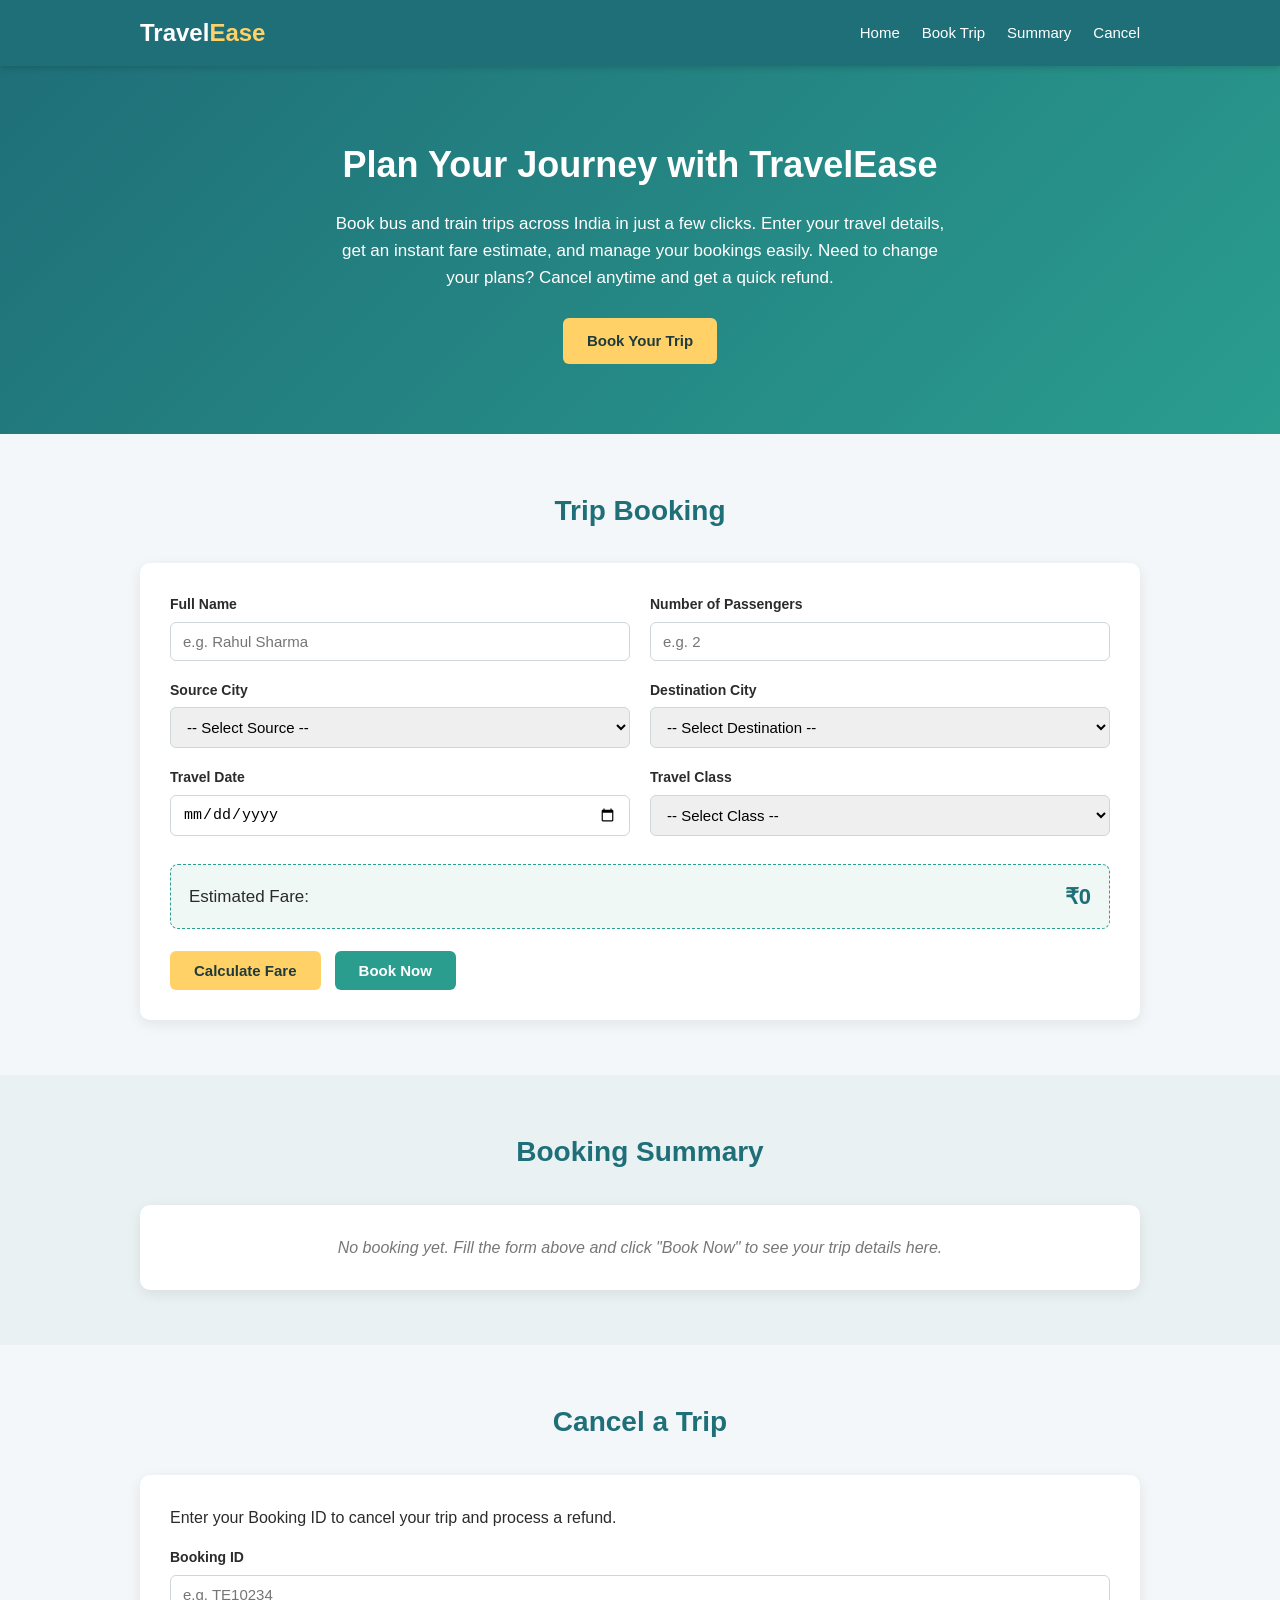
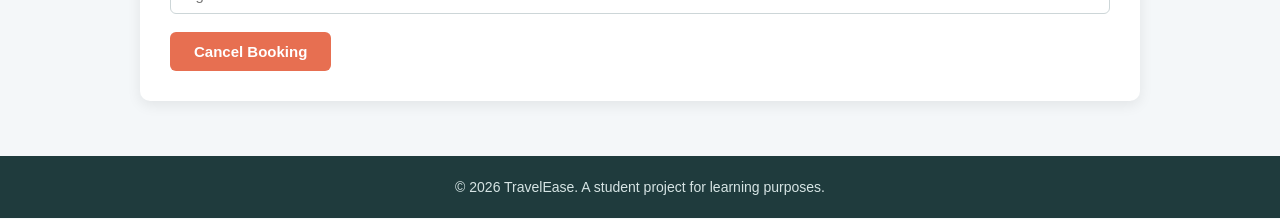
==== index.html @ ce80542a "Add Trip Booking, Cancellation & Fare Calculator web app Frontend-only app built with HTML, CSS and " ====
<!DOCTYPE html>
<html lang="en">
<head>
  <meta charset="UTF-8" />
  <meta name="viewport" content="width=device-width, initial-scale=1.0" />
  <title>TravelEase - Trip Booking & Fare Calculator</title>
  <link rel="stylesheet" href="style.css" />
</head>
<body>

  <!-- ===== Header & Navigation ===== -->
  <header class="header">
    <div class="container nav-bar">
      <div class="logo">Travel<span>Ease</span></div>
      <nav>
        <ul class="nav-links">
          <li><a href="#home">Home</a></li>
          <li><a href="#booking">Book Trip</a></li>
          <li><a href="#summary">Summary</a></li>
          <li><a href="#cancel">Cancel</a></li>
        </ul>
      </nav>
    </div>
  </header>

  <!-- ===== Welcome / Intro Section ===== -->
  <section id="home" class="welcome">
    <div class="container">
      <h1>Plan Your Journey with TravelEase</h1>
      <p>
        Book bus and train trips across India in just a few clicks. Enter your
        travel details, get an instant fare estimate, and manage your bookings
        easily. Need to change your plans? Cancel anytime and get a quick refund.
      </p>
      <a href="#booking" class="btn">Book Your Trip</a>
    </div>
  </section>

  <!-- ===== Trip Booking Form ===== -->
  <section id="booking" class="section">
    <div class="container">
      <h2 class="section-title">Trip Booking</h2>
      <div class="card">
        <form id="bookingForm">
          <div class="form-row">
            <div class="form-group">
              <label for="name">Full Name</label>
              <input type="text" id="name" placeholder="e.g. Rahul Sharma" />
            </div>
            <div class="form-group">
              <label for="passengers">Number of Passengers</label>
              <input type="number" id="passengers" min="1" max="10" placeholder="e.g. 2" />
            </div>
          </div>

          <div class="form-row">
            <div class="form-group">
              <label for="source">Source City</label>
              <select id="source">
                <option value="">-- Select Source --</option>
                <option value="Delhi">Delhi</option>
                <option value="Mumbai">Mumbai</option>
                <option value="Bangalore">Bangalore</option>
                <option value="Kolkata">Kolkata</option>
                <option value="Chennai">Chennai</option>
                <option value="Jaipur">Jaipur</option>
              </select>
            </div>
            <div class="form-group">
              <label for="destination">Destination City</label>
              <select id="destination">
                <option value="">-- Select Destination --</option>
                <option value="Delhi">Delhi</option>
                <option value="Mumbai">Mumbai</option>
                <option value="Bangalore">Bangalore</option>
                <option value="Kolkata">Kolkata</option>
                <option value="Chennai">Chennai</option>
                <option value="Jaipur">Jaipur</option>
              </select>
            </div>
          </div>

          <div class="form-row">
            <div class="form-group">
              <label for="date">Travel Date</label>
              <input type="date" id="date" />
            </div>
            <div class="form-group">
              <label for="travelClass">Travel Class</label>
              <select id="travelClass">
                <option value="">-- Select Class --</option>
                <option value="economy">Economy</option>
                <option value="business">Business</option>
                <option value="luxury">Luxury</option>
              </select>
            </div>
          </div>

          <!-- Live fare estimate -->
          <div class="fare-box">
            <span>Estimated Fare:</span>
            <strong id="fareEstimate">₹0</strong>
          </div>

          <div class="btn-group">
            <button type="button" class="btn" id="calcBtn">Calculate Fare</button>
            <button type="submit" class="btn btn-primary">Book Now</button>
          </div>
        </form>
      </div>
    </div>
  </section>

  <!-- ===== Booking Summary ===== -->
  <section id="summary" class="section section-alt">
    <div class="container">
      <h2 class="section-title">Booking Summary</h2>
      <div class="card summary-card" id="summaryCard">
        <p class="empty-note" id="emptyNote">
          No booking yet. Fill the form above and click "Book Now" to see your
          trip details here.
        </p>

        <div id="summaryDetails" class="hidden">
          <div class="summary-row"><span>Booking ID</span><b id="sBookingId"></b></div>
          <div class="summary-row"><span>Passenger Name</span><b id="sName"></b></div>
          <div class="summary-row"><span>Route</span><b id="sRoute"></b></div>
          <div class="summary-row"><span>Travel Date</span><b id="sDate"></b></div>
          <div class="summary-row"><span>Passengers</span><b id="sPassengers"></b></div>
          <div class="summary-row"><span>Class</span><b id="sClass"></b></div>
          <div class="summary-row total"><span>Total Fare</span><b id="sFare"></b></div>
        </div>
      </div>
    </div>
  </section>

  <!-- ===== Trip Cancellation ===== -->
  <section id="cancel" class="section">
    <div class="container">
      <h2 class="section-title">Cancel a Trip</h2>
      <div class="card cancel-card">
        <p>Enter your Booking ID to cancel your trip and process a refund.</p>
        <div class="form-group">
          <label for="cancelId">Booking ID</label>
          <input type="text" id="cancelId" placeholder="e.g. TE10234" />
        </div>
        <button type="button" class="btn btn-danger" id="cancelBtn">Cancel Booking</button>
        <p class="refund-msg hidden" id="refundMsg"></p>
      </div>
    </div>
  </section>

  <!-- ===== Footer ===== -->
  <footer class="footer">
    <div class="container">
      <p>&copy; 2026 TravelEase. A student project for learning purposes.</p>
    </div>
  </footer>

  <script src="script.js"></script>
</body>
</html>
---- style.css ----
/* ===== Global Reset & Base Styles ===== */
* {
  margin: 0;
  padding: 0;
  box-sizing: border-box;
}

body {
  font-family: "Segoe UI", Arial, sans-serif;
  color: #2b2b2b;
  background-color: #f4f7f9;
  line-height: 1.6;
}

.container {
  width: 90%;
  max-width: 1000px;
  margin: 0 auto;
}

a {
  text-decoration: none;
  color: inherit;
}

.hidden {
  display: none;
}

/* ===== Header & Navigation ===== */
.header {
  background-color: #1f6f78;
  color: #fff;
  padding: 14px 0;
  position: sticky;
  top: 0;
  z-index: 100;
  box-shadow: 0 2px 6px rgba(0, 0, 0, 0.15);
}

.nav-bar {
  display: flex;
  justify-content: space-between;
  align-items: center;
}

.logo {
  font-size: 24px;
  font-weight: bold;
}

.logo span {
  color: #ffd166;
}

.nav-links {
  list-style: none;
  display: flex;
  gap: 22px;
}

.nav-links a {
  font-size: 15px;
  padding-bottom: 3px;
  transition: color 0.25s, border-bottom 0.25s;
  border-bottom: 2px solid transparent;
}

.nav-links a:hover {
  color: #ffd166;
  border-bottom: 2px solid #ffd166;
}

/* ===== Welcome Section ===== */
.welcome {
  background: linear-gradient(135deg, #1f6f78, #2a9d8f);
  color: #fff;
  text-align: center;
  padding: 70px 0;
}

.welcome h1 {
  font-size: 36px;
  margin-bottom: 16px;
}

.welcome p {
  max-width: 620px;
  margin: 0 auto 26px;
  font-size: 17px;
}

/* ===== Buttons ===== */
.btn {
  display: inline-block;
  background-color: #ffd166;
  color: #1f3b3d;
  border: none;
  padding: 11px 24px;
  border-radius: 6px;
  font-size: 15px;
  font-weight: 600;
  cursor: pointer;
  transition: transform 0.2s, background-color 0.25s, box-shadow 0.25s;
}

.btn:hover {
  background-color: #ffc233;
  transform: translateY(-2px);
  box-shadow: 0 4px 10px rgba(0, 0, 0, 0.2);
}

.btn-primary {
  background-color: #2a9d8f;
  color: #fff;
}

.btn-primary:hover {
  background-color: #21867a;
}

.btn-danger {
  background-color: #e76f51;
  color: #fff;
}

.btn-danger:hover {
  background-color: #d75a3c;
}

.btn-group {
  display: flex;
  gap: 14px;
  flex-wrap: wrap;
}

/* ===== Sections ===== */
.section {
  padding: 55px 0;
}

.section-alt {
  background-color: #e9f1f2;
}

.section-title {
  text-align: center;
  font-size: 28px;
  color: #1f6f78;
  margin-bottom: 30px;
}

/* ===== Cards ===== */
.card {
  background-color: #fff;
  border-radius: 10px;
  padding: 30px;
  box-shadow: 0 4px 14px rgba(0, 0, 0, 0.08);
}

/* ===== Forms ===== */
.form-row {
  display: flex;
  gap: 20px;
  flex-wrap: wrap;
}

.form-group {
  flex: 1;
  min-width: 220px;
  margin-bottom: 18px;
}

.form-group label {
  display: block;
  margin-bottom: 6px;
  font-weight: 600;
  font-size: 14px;
}

.form-group input,
.form-group select {
  width: 100%;
  padding: 10px 12px;
  border: 1px solid #cdd6d8;
  border-radius: 6px;
  font-size: 15px;
  transition: border-color 0.25s, box-shadow 0.25s;
}

.form-group input:focus,
.form-group select:focus {
  outline: none;
  border-color: #2a9d8f;
  box-shadow: 0 0 0 3px rgba(42, 157, 143, 0.15);
}

/* ===== Fare Box ===== */
.fare-box {
  display: flex;
  justify-content: space-between;
  align-items: center;
  background-color: #f0f8f6;
  border: 1px dashed #2a9d8f;
  padding: 14px 18px;
  border-radius: 8px;
  margin: 10px 0 22px;
  font-size: 17px;
}

.fare-box strong {
  color: #1f6f78;
  font-size: 22px;
}

/* ===== Booking Summary ===== */
.empty-note {
  text-align: center;
  color: #777;
  font-style: italic;
}

.summary-row {
  display: flex;
  justify-content: space-between;
  padding: 11px 4px;
  border-bottom: 1px solid #eee;
}

.summary-row span {
  color: #555;
}

.summary-row.total {
  border-bottom: none;
  font-size: 18px;
  margin-top: 8px;
  color: #1f6f78;
}

.summary-row.total b {
  color: #e76f51;
}

/* ===== Cancellation ===== */
.cancel-card p {
  margin-bottom: 16px;
}

.refund-msg {
  margin-top: 18px;
  padding: 14px;
  background-color: #e7f6ef;
  border-left: 4px solid #2a9d8f;
  border-radius: 6px;
  color: #1f6f5b;
  font-weight: 600;
}

/* ===== Footer ===== */
.footer {
  background-color: #1f3b3d;
  color: #d6e4e4;
  text-align: center;
  padding: 20px 0;
  font-size: 14px;
}

/* ===== Responsive Design ===== */
@media (max-width: 600px) {
  .nav-bar {
    flex-direction: column;
    gap: 12px;
  }

  .nav-links {
    gap: 14px;
  }

  .welcome h1 {
    font-size: 28px;
  }

  .form-row {
    flex-direction: column;
    gap: 0;
  }

  .btn-group {
    flex-direction: column;
  }

  .btn {
    width: 100%;
    text-align: center;
  }
}
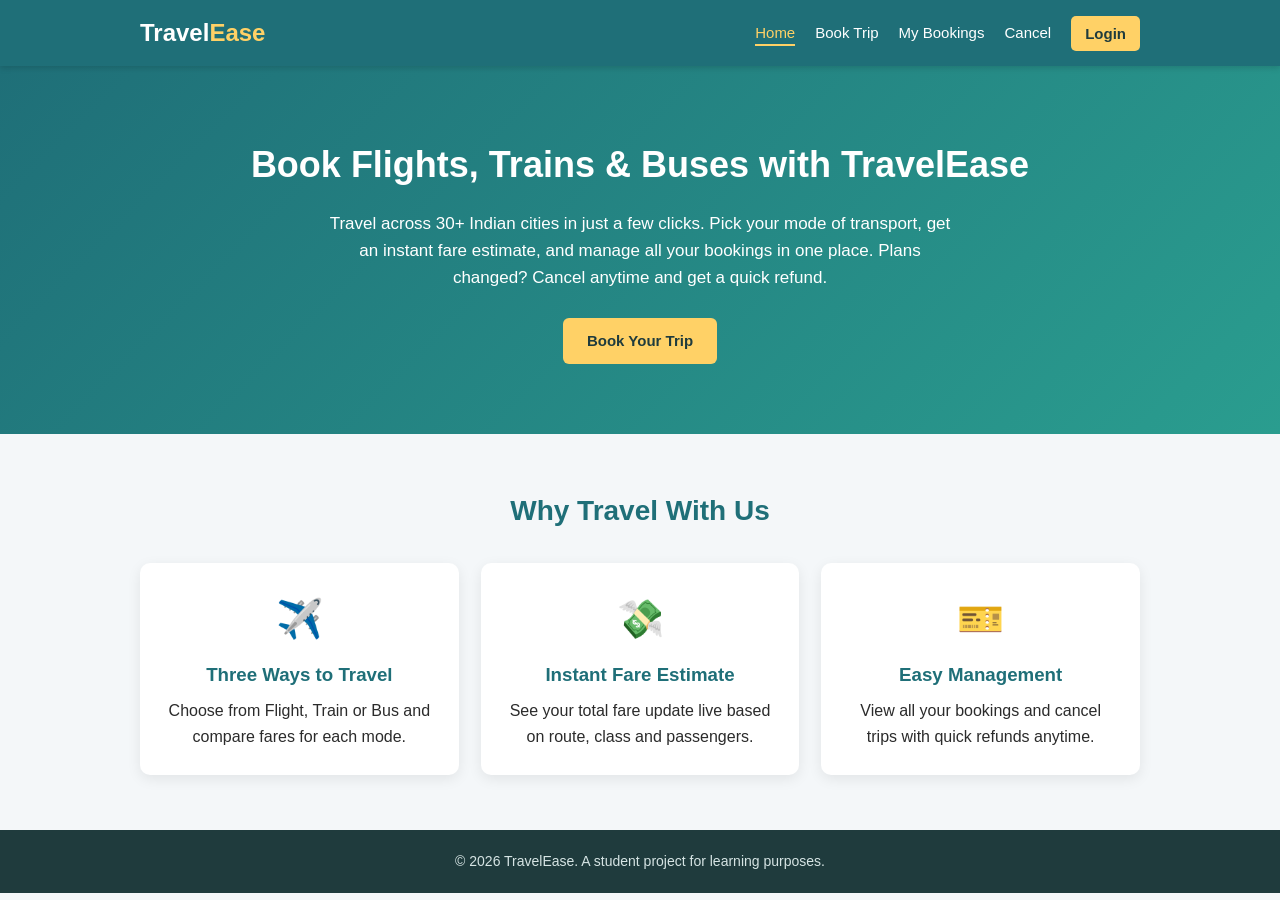
==== commit d1d2830c: "Convert to multipage app with login, 3 transport modes and more cities - Split into separate pages: " ====
--- a/index.html
+++ b/index.html
@@ -3,7 +3,7 @@
 <head>
   <meta charset="UTF-8" />
   <meta name="viewport" content="width=device-width, initial-scale=1.0" />
-  <title>TravelEase - Trip Booking & Fare Calculator</title>
+  <title>TravelEase - Home</title>
   <link rel="stylesheet" href="style.css" />
 </head>
 <body>
@@ -14,138 +14,49 @@
       <div class="logo">Travel<span>Ease</span></div>
       <nav>
         <ul class="nav-links">
-          <li><a href="#home">Home</a></li>
-          <li><a href="#booking">Book Trip</a></li>
-          <li><a href="#summary">Summary</a></li>
-          <li><a href="#cancel">Cancel</a></li>
+          <li><a href="index.html" class="active">Home</a></li>
+          <li><a href="booking.html">Book Trip</a></li>
+          <li><a href="bookings.html">My Bookings</a></li>
+          <li><a href="cancel.html">Cancel</a></li>
+          <li id="authArea"></li>
         </ul>
       </nav>
     </div>
   </header>
 
   <!-- ===== Welcome / Intro Section ===== -->
-  <section id="home" class="welcome">
+  <section class="welcome">
     <div class="container">
-      <h1>Plan Your Journey with TravelEase</h1>
+      <h1>Book Flights, Trains & Buses with TravelEase</h1>
       <p>
-        Book bus and train trips across India in just a few clicks. Enter your
-        travel details, get an instant fare estimate, and manage your bookings
-        easily. Need to change your plans? Cancel anytime and get a quick refund.
+        Travel across 30+ Indian cities in just a few clicks. Pick your mode of
+        transport, get an instant fare estimate, and manage all your bookings in
+        one place. Plans changed? Cancel anytime and get a quick refund.
       </p>
-      <a href="#booking" class="btn">Book Your Trip</a>
+      <a href="booking.html" class="btn">Book Your Trip</a>
     </div>
   </section>
 
-  <!-- ===== Trip Booking Form ===== -->
-  <section id="booking" class="section">
+  <!-- ===== Feature Cards ===== -->
+  <section class="section">
     <div class="container">
-      <h2 class="section-title">Trip Booking</h2>
-      <div class="card">
-        <form id="bookingForm">
-          <div class="form-row">
-            <div class="form-group">
-              <label for="name">Full Name</label>
-              <input type="text" id="name" placeholder="e.g. Rahul Sharma" />
-            </div>
-            <div class="form-group">
-              <label for="passengers">Number of Passengers</label>
-              <input type="number" id="passengers" min="1" max="10" placeholder="e.g. 2" />
-            </div>
-          </div>
-
-          <div class="form-row">
-            <div class="form-group">
-              <label for="source">Source City</label>
-              <select id="source">
-                <option value="">-- Select Source --</option>
-                <option value="Delhi">Delhi</option>
-                <option value="Mumbai">Mumbai</option>
-                <option value="Bangalore">Bangalore</option>
-                <option value="Kolkata">Kolkata</option>
-                <option value="Chennai">Chennai</option>
-                <option value="Jaipur">Jaipur</option>
-              </select>
-            </div>
-            <div class="form-group">
-              <label for="destination">Destination City</label>
-              <select id="destination">
-                <option value="">-- Select Destination --</option>
-                <option value="Delhi">Delhi</option>
-                <option value="Mumbai">Mumbai</option>
-                <option value="Bangalore">Bangalore</option>
-                <option value="Kolkata">Kolkata</option>
-                <option value="Chennai">Chennai</option>
-                <option value="Jaipur">Jaipur</option>
-              </select>
-            </div>
-          </div>
-
-          <div class="form-row">
-            <div class="form-group">
-              <label for="date">Travel Date</label>
-              <input type="date" id="date" />
-            </div>
-            <div class="form-group">
-              <label for="travelClass">Travel Class</label>
-              <select id="travelClass">
-                <option value="">-- Select Class --</option>
-                <option value="economy">Economy</option>
-                <option value="business">Business</option>
-                <option value="luxury">Luxury</option>
-              </select>
-            </div>
-          </div>
-
-          <!-- Live fare estimate -->
-          <div class="fare-box">
-            <span>Estimated Fare:</span>
-            <strong id="fareEstimate">₹0</strong>
-          </div>
-
-          <div class="btn-group">
-            <button type="button" class="btn" id="calcBtn">Calculate Fare</button>
-            <button type="submit" class="btn btn-primary">Book Now</button>
-          </div>
-        </form>
-      </div>
-    </div>
-  </section>
-
-  <!-- ===== Booking Summary ===== -->
-  <section id="summary" class="section section-alt">
-    <div class="container">
-      <h2 class="section-title">Booking Summary</h2>
-      <div class="card summary-card" id="summaryCard">
-        <p class="empty-note" id="emptyNote">
-          No booking yet. Fill the form above and click "Book Now" to see your
-          trip details here.
-        </p>
-
-        <div id="summaryDetails" class="hidden">
-          <div class="summary-row"><span>Booking ID</span><b id="sBookingId"></b></div>
-          <div class="summary-row"><span>Passenger Name</span><b id="sName"></b></div>
-          <div class="summary-row"><span>Route</span><b id="sRoute"></b></div>
-          <div class="summary-row"><span>Travel Date</span><b id="sDate"></b></div>
-          <div class="summary-row"><span>Passengers</span><b id="sPassengers"></b></div>
-          <div class="summary-row"><span>Class</span><b id="sClass"></b></div>
-          <div class="summary-row total"><span>Total Fare</span><b id="sFare"></b></div>
+      <h2 class="section-title">Why Travel With Us</h2>
+      <div class="features">
+        <div class="feature">
+          <div class="icon">✈️</div>
+          <h3>Three Ways to Travel</h3>
+          <p>Choose from Flight, Train or Bus and compare fares for each mode.</p>
         </div>
-      </div>
-    </div>
-  </section>
-
-  <!-- ===== Trip Cancellation ===== -->
-  <section id="cancel" class="section">
-    <div class="container">
-      <h2 class="section-title">Cancel a Trip</h2>
-      <div class="card cancel-card">
-        <p>Enter your Booking ID to cancel your trip and process a refund.</p>
-        <div class="form-group">
-          <label for="cancelId">Booking ID</label>
-          <input type="text" id="cancelId" placeholder="e.g. TE10234" />
+        <div class="feature">
+          <div class="icon">💸</div>
+          <h3>Instant Fare Estimate</h3>
+          <p>See your total fare update live based on route, class and passengers.</p>
         </div>
-        <button type="button" class="btn btn-danger" id="cancelBtn">Cancel Booking</button>
-        <p class="refund-msg hidden" id="refundMsg"></p>
+        <div class="feature">
+          <div class="icon">🎫</div>
+          <h3>Easy Management</h3>
+          <p>View all your bookings and cancel trips with quick refunds anytime.</p>
+        </div>
       </div>
     </div>
   </section>
@@ -157,6 +68,6 @@
     </div>
   </footer>
 
-  <script src="script.js"></script>
+  <script src="auth.js"></script>
 </body>
 </html>
--- a/style.css
+++ b/style.css
@@ -42,6 +42,8 @@
   display: flex;
   justify-content: space-between;
   align-items: center;
+  flex-wrap: wrap;
+  gap: 10px;
 }
 
 .logo {
@@ -56,7 +58,8 @@
 .nav-links {
   list-style: none;
   display: flex;
-  gap: 22px;
+  align-items: center;
+  gap: 20px;
 }
 
 .nav-links a {
@@ -66,9 +69,36 @@
   border-bottom: 2px solid transparent;
 }
 
-.nav-links a:hover {
+.nav-links a:hover,
+.nav-links a.active {
   color: #ffd166;
   border-bottom: 2px solid #ffd166;
+}
+
+.nav-user {
+  font-size: 15px;
+  color: #ffd166;
+  font-weight: 600;
+}
+
+.nav-logout {
+  background-color: #ffd166;
+  color: #1f3b3d;
+  padding: 6px 14px;
+  border-radius: 5px;
+  font-weight: 600;
+  transition: background-color 0.25s;
+}
+
+.nav-logout:hover {
+  background-color: #ffc233;
+  border-bottom: 2px solid transparent;
+}
+
+#authArea {
+  display: flex;
+  align-items: center;
+  gap: 14px;
 }
 
 /* ===== Welcome Section ===== */
@@ -85,9 +115,42 @@
 }
 
 .welcome p {
-  max-width: 620px;
+  max-width: 640px;
   margin: 0 auto 26px;
   font-size: 17px;
+}
+
+/* ===== Feature cards on home page ===== */
+.features {
+  display: flex;
+  gap: 22px;
+  flex-wrap: wrap;
+  justify-content: center;
+}
+
+.feature {
+  flex: 1;
+  min-width: 240px;
+  background-color: #fff;
+  border-radius: 10px;
+  padding: 26px;
+  text-align: center;
+  box-shadow: 0 4px 14px rgba(0, 0, 0, 0.08);
+  transition: transform 0.25s;
+}
+
+.feature:hover {
+  transform: translateY(-5px);
+}
+
+.feature .icon {
+  font-size: 38px;
+  margin-bottom: 10px;
+}
+
+.feature h3 {
+  color: #1f6f78;
+  margin-bottom: 8px;
 }
 
 /* ===== Buttons ===== */
@@ -128,6 +191,11 @@
   background-color: #d75a3c;
 }
 
+.btn-block {
+  width: 100%;
+  text-align: center;
+}
+
 .btn-group {
   display: flex;
   gap: 14px;
@@ -147,6 +215,13 @@
   text-align: center;
   font-size: 28px;
   color: #1f6f78;
+  margin-bottom: 30px;
+}
+
+.section-subtitle {
+  text-align: center;
+  color: #666;
+  margin-top: -18px;
   margin-bottom: 30px;
 }
 
@@ -156,6 +231,11 @@
   border-radius: 10px;
   padding: 30px;
   box-shadow: 0 4px 14px rgba(0, 0, 0, 0.08);
+}
+
+.card-narrow {
+  max-width: 440px;
+  margin: 0 auto;
 }
 
 /* ===== Forms ===== */
@@ -195,6 +275,50 @@
   box-shadow: 0 0 0 3px rgba(42, 157, 143, 0.15);
 }
 
+/* ===== Transport mode selector ===== */
+.mode-selector {
+  display: flex;
+  gap: 14px;
+  margin-bottom: 24px;
+  flex-wrap: wrap;
+}
+
+.mode-option {
+  flex: 1;
+  min-width: 130px;
+}
+
+.mode-option input {
+  display: none;
+}
+
+.mode-option label {
+  display: block;
+  text-align: center;
+  padding: 16px;
+  border: 2px solid #cdd6d8;
+  border-radius: 8px;
+  cursor: pointer;
+  font-weight: 600;
+  transition: all 0.25s;
+}
+
+.mode-option label .mode-icon {
+  display: block;
+  font-size: 28px;
+  margin-bottom: 4px;
+}
+
+.mode-option label:hover {
+  border-color: #2a9d8f;
+}
+
+.mode-option input:checked + label {
+  border-color: #2a9d8f;
+  background-color: #e7f6ef;
+  color: #1f6f78;
+}
+
 /* ===== Fare Box ===== */
 .fare-box {
   display: flex;
@@ -213,13 +337,88 @@
   font-size: 22px;
 }
 
-/* ===== Booking Summary ===== */
-.empty-note {
-  text-align: center;
+/* ===== Auth tabs (login/register) ===== */
+.auth-tabs {
+  display: flex;
+  margin-bottom: 24px;
+  border-radius: 6px;
+  overflow: hidden;
+  border: 1px solid #cdd6d8;
+}
+
+.auth-tab {
+  flex: 1;
+  text-align: center;
+  padding: 12px;
+  cursor: pointer;
+  font-weight: 600;
+  background-color: #f1f5f6;
+  transition: background-color 0.25s, color 0.25s;
+}
+
+.auth-tab.active {
+  background-color: #2a9d8f;
+  color: #fff;
+}
+
+/* ===== Booking list (My Bookings) ===== */
+.booking-item {
+  border: 1px solid #e2e8e9;
+  border-left: 5px solid #2a9d8f;
+  border-radius: 8px;
+  padding: 18px;
+  margin-bottom: 16px;
+  background-color: #fff;
+}
+
+.booking-item.cancelled {
+  border-left-color: #e76f51;
+  opacity: 0.75;
+}
+
+.booking-head {
+  display: flex;
+  justify-content: space-between;
+  align-items: center;
+  margin-bottom: 10px;
+  flex-wrap: wrap;
+  gap: 8px;
+}
+
+.booking-head h3 {
+  color: #1f6f78;
+  font-size: 18px;
+}
+
+.badge {
+  font-size: 12px;
+  font-weight: 700;
+  padding: 4px 10px;
+  border-radius: 20px;
+  background-color: #e7f6ef;
+  color: #1f6f5b;
+  text-transform: uppercase;
+}
+
+.badge.cancelled {
+  background-color: #fbe4dd;
+  color: #b23a1f;
+}
+
+.booking-grid {
+  display: grid;
+  grid-template-columns: repeat(auto-fit, minmax(140px, 1fr));
+  gap: 8px 18px;
+  font-size: 14px;
+}
+
+.booking-grid div span {
   color: #777;
-  font-style: italic;
-}
-
+  display: block;
+  font-size: 12px;
+}
+
+/* ===== Summary rows ===== */
 .summary-row {
   display: flex;
   justify-content: space-between;
@@ -257,6 +456,18 @@
   font-weight: 600;
 }
 
+.refund-msg.error {
+  background-color: #fbe4dd;
+  border-left-color: #e76f51;
+  color: #b23a1f;
+}
+
+.empty-note {
+  text-align: center;
+  color: #777;
+  font-style: italic;
+}
+
 /* ===== Footer ===== */
 .footer {
   background-color: #1f3b3d;
@@ -267,14 +478,16 @@
 }
 
 /* ===== Responsive Design ===== */
-@media (max-width: 600px) {
+@media (max-width: 640px) {
   .nav-bar {
     flex-direction: column;
+    text-align: center;
+  }
+
+  .nav-links {
+    flex-wrap: wrap;
+    justify-content: center;
     gap: 12px;
-  }
-
-  .nav-links {
-    gap: 14px;
   }
 
   .welcome h1 {
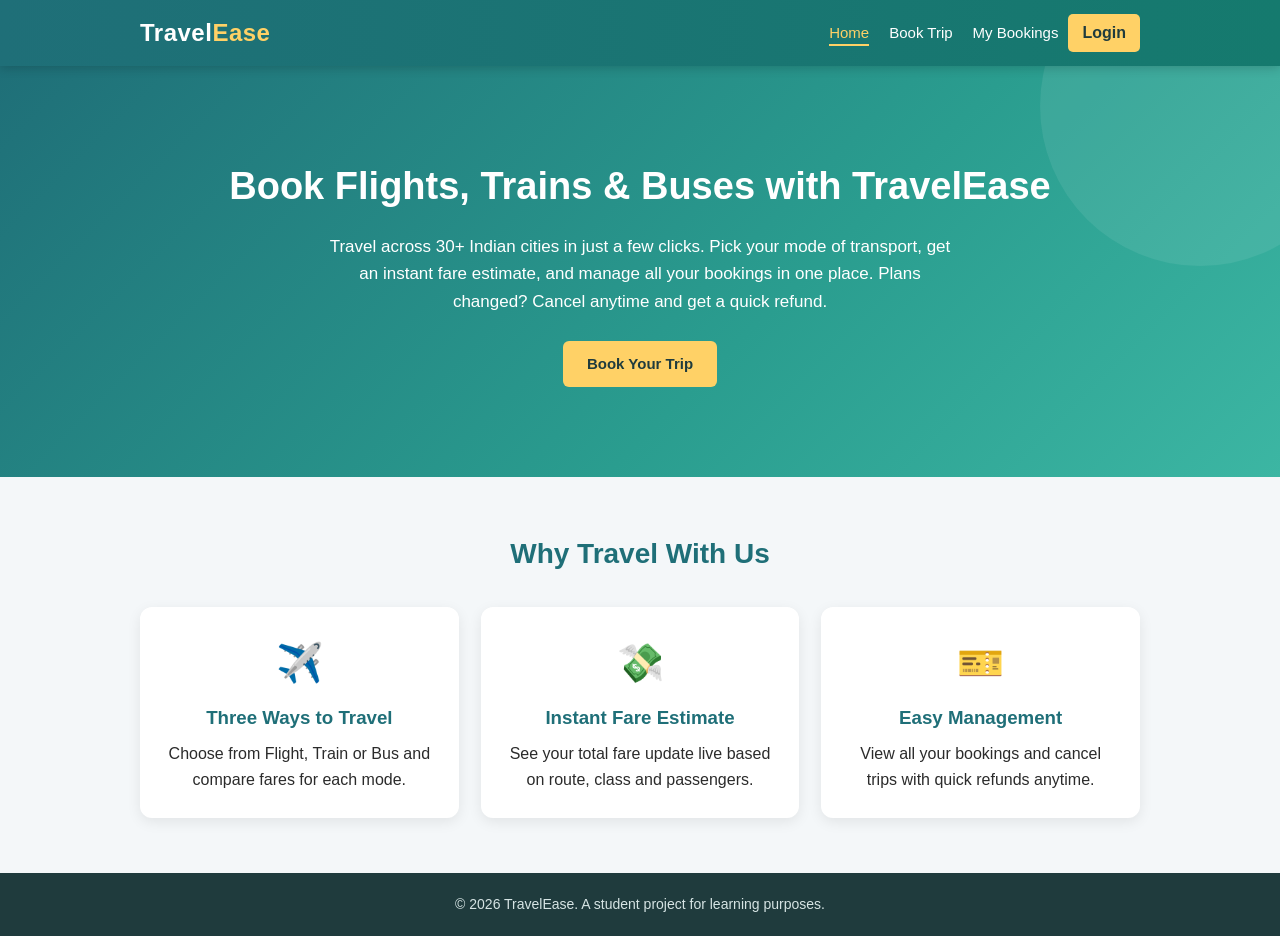
==== commit c906df07: "Refine UI, add animations, in-ticket cancellation and date fix - Pin TravelEase logo to the left and" ====
--- a/index.html
+++ b/index.html
@@ -12,15 +12,12 @@
   <header class="header">
     <div class="container nav-bar">
       <div class="logo">Travel<span>Ease</span></div>
-      <nav>
-        <ul class="nav-links">
-          <li><a href="index.html" class="active">Home</a></li>
-          <li><a href="booking.html">Book Trip</a></li>
-          <li><a href="bookings.html">My Bookings</a></li>
-          <li><a href="cancel.html">Cancel</a></li>
-          <li id="authArea"></li>
-        </ul>
-      </nav>
+      <ul class="nav-links">
+        <li><a href="index.html" class="active">Home</a></li>
+        <li><a href="booking.html">Book Trip</a></li>
+        <li><a href="bookings.html">My Bookings</a></li>
+      </ul>
+      <div id="authArea"></div>
     </div>
   </header>
 
--- a/style.css
+++ b/style.css
@@ -10,6 +10,32 @@
   color: #2b2b2b;
   background-color: #f4f7f9;
   line-height: 1.6;
+  /* Flex column lets us pin the footer to the bottom of the page. */
+  display: flex;
+  flex-direction: column;
+  min-height: 100vh;
+}
+
+/* ===== Reusable Animations ===== */
+@keyframes fadeInUp {
+  from {
+    opacity: 0;
+    transform: translateY(24px);
+  }
+  to {
+    opacity: 1;
+    transform: translateY(0);
+  }
+}
+
+@keyframes fadeIn {
+  from { opacity: 0; }
+  to { opacity: 1; }
+}
+
+@keyframes popIn {
+  0% { opacity: 0; transform: scale(0.96); }
+  100% { opacity: 1; transform: scale(1); }
 }
 
 .container {
@@ -29,13 +55,13 @@
 
 /* ===== Header & Navigation ===== */
 .header {
-  background-color: #1f6f78;
+  background: linear-gradient(90deg, #1f6f78, #157a6e);
   color: #fff;
   padding: 14px 0;
   position: sticky;
   top: 0;
   z-index: 100;
-  box-shadow: 0 2px 6px rgba(0, 0, 0, 0.15);
+  box-shadow: 0 2px 10px rgba(0, 0, 0, 0.18);
 }
 
 .nav-bar {
@@ -49,6 +75,8 @@
 .logo {
   font-size: 24px;
   font-weight: bold;
+  margin-right: auto; /* keep the logo pinned to the left corner */
+  letter-spacing: 0.5px;
 }
 
 .logo span {
@@ -103,14 +131,34 @@
 
 /* ===== Welcome Section ===== */
 .welcome {
-  background: linear-gradient(135deg, #1f6f78, #2a9d8f);
+  background: linear-gradient(135deg, #1f6f78, #2a9d8f 60%, #3cb6a3);
   color: #fff;
   text-align: center;
-  padding: 70px 0;
+  padding: 90px 0;
+  position: relative;
+  overflow: hidden;
+}
+
+/* soft glowing circle for a bit of depth */
+.welcome::after {
+  content: "";
+  position: absolute;
+  width: 320px;
+  height: 320px;
+  background: rgba(255, 255, 255, 0.08);
+  border-radius: 50%;
+  top: -120px;
+  right: -80px;
+}
+
+.welcome .container {
+  position: relative;
+  z-index: 1;
+  animation: fadeInUp 0.7s ease;
 }
 
 .welcome h1 {
-  font-size: 36px;
+  font-size: 38px;
   margin-bottom: 16px;
 }
 
@@ -132,15 +180,29 @@
   flex: 1;
   min-width: 240px;
   background-color: #fff;
-  border-radius: 10px;
+  border-radius: 12px;
   padding: 26px;
   text-align: center;
   box-shadow: 0 4px 14px rgba(0, 0, 0, 0.08);
+  transition: transform 0.25s, box-shadow 0.25s;
+  animation: fadeInUp 0.6s ease both;
+}
+
+/* stagger the three feature cards so they appear one after another */
+.feature:nth-child(2) { animation-delay: 0.12s; }
+.feature:nth-child(3) { animation-delay: 0.24s; }
+
+.feature:hover {
+  transform: translateY(-6px);
+  box-shadow: 0 10px 24px rgba(0, 0, 0, 0.14);
+}
+
+.feature .icon {
   transition: transform 0.25s;
 }
 
-.feature:hover {
-  transform: translateY(-5px);
+.feature:hover .icon {
+  transform: scale(1.15);
 }
 
 .feature .icon {
@@ -173,6 +235,11 @@
   box-shadow: 0 4px 10px rgba(0, 0, 0, 0.2);
 }
 
+.btn:active {
+  transform: translateY(0);
+  box-shadow: none;
+}
+
 .btn-primary {
   background-color: #2a9d8f;
   color: #fff;
@@ -228,9 +295,14 @@
 /* ===== Cards ===== */
 .card {
   background-color: #fff;
-  border-radius: 10px;
+  border-radius: 12px;
   padding: 30px;
-  box-shadow: 0 4px 14px rgba(0, 0, 0, 0.08);
+  box-shadow: 0 6px 20px rgba(0, 0, 0, 0.08);
+  animation: fadeInUp 0.5s ease;
+}
+
+.section-title {
+  animation: fadeIn 0.6s ease;
 }
 
 .card-narrow {
@@ -365,15 +437,46 @@
 .booking-item {
   border: 1px solid #e2e8e9;
   border-left: 5px solid #2a9d8f;
-  border-radius: 8px;
+  border-radius: 10px;
   padding: 18px;
   margin-bottom: 16px;
   background-color: #fff;
+  box-shadow: 0 3px 10px rgba(0, 0, 0, 0.05);
+  transition: transform 0.2s, box-shadow 0.25s;
+  animation: popIn 0.4s ease both;
+}
+
+.booking-item:hover {
+  transform: translateY(-3px);
+  box-shadow: 0 8px 20px rgba(0, 0, 0, 0.1);
 }
 
 .booking-item.cancelled {
   border-left-color: #e76f51;
-  opacity: 0.75;
+  opacity: 0.8;
+}
+
+/* footer of each ticket: cancel button + refund note */
+.booking-footer {
+  margin-top: 14px;
+  padding-top: 14px;
+  border-top: 1px dashed #e2e8e9;
+  display: flex;
+  align-items: center;
+  justify-content: space-between;
+  flex-wrap: wrap;
+  gap: 10px;
+}
+
+.refund-note {
+  font-size: 13px;
+  color: #1f6f5b;
+  font-weight: 600;
+}
+
+.btn-sm {
+  padding: 8px 16px;
+  font-size: 14px;
 }
 
 .booking-head {
@@ -475,6 +578,7 @@
   text-align: center;
   padding: 20px 0;
   font-size: 14px;
+  margin-top: auto; /* push footer to the bottom of the page */
 }
 
 /* ===== Responsive Design ===== */
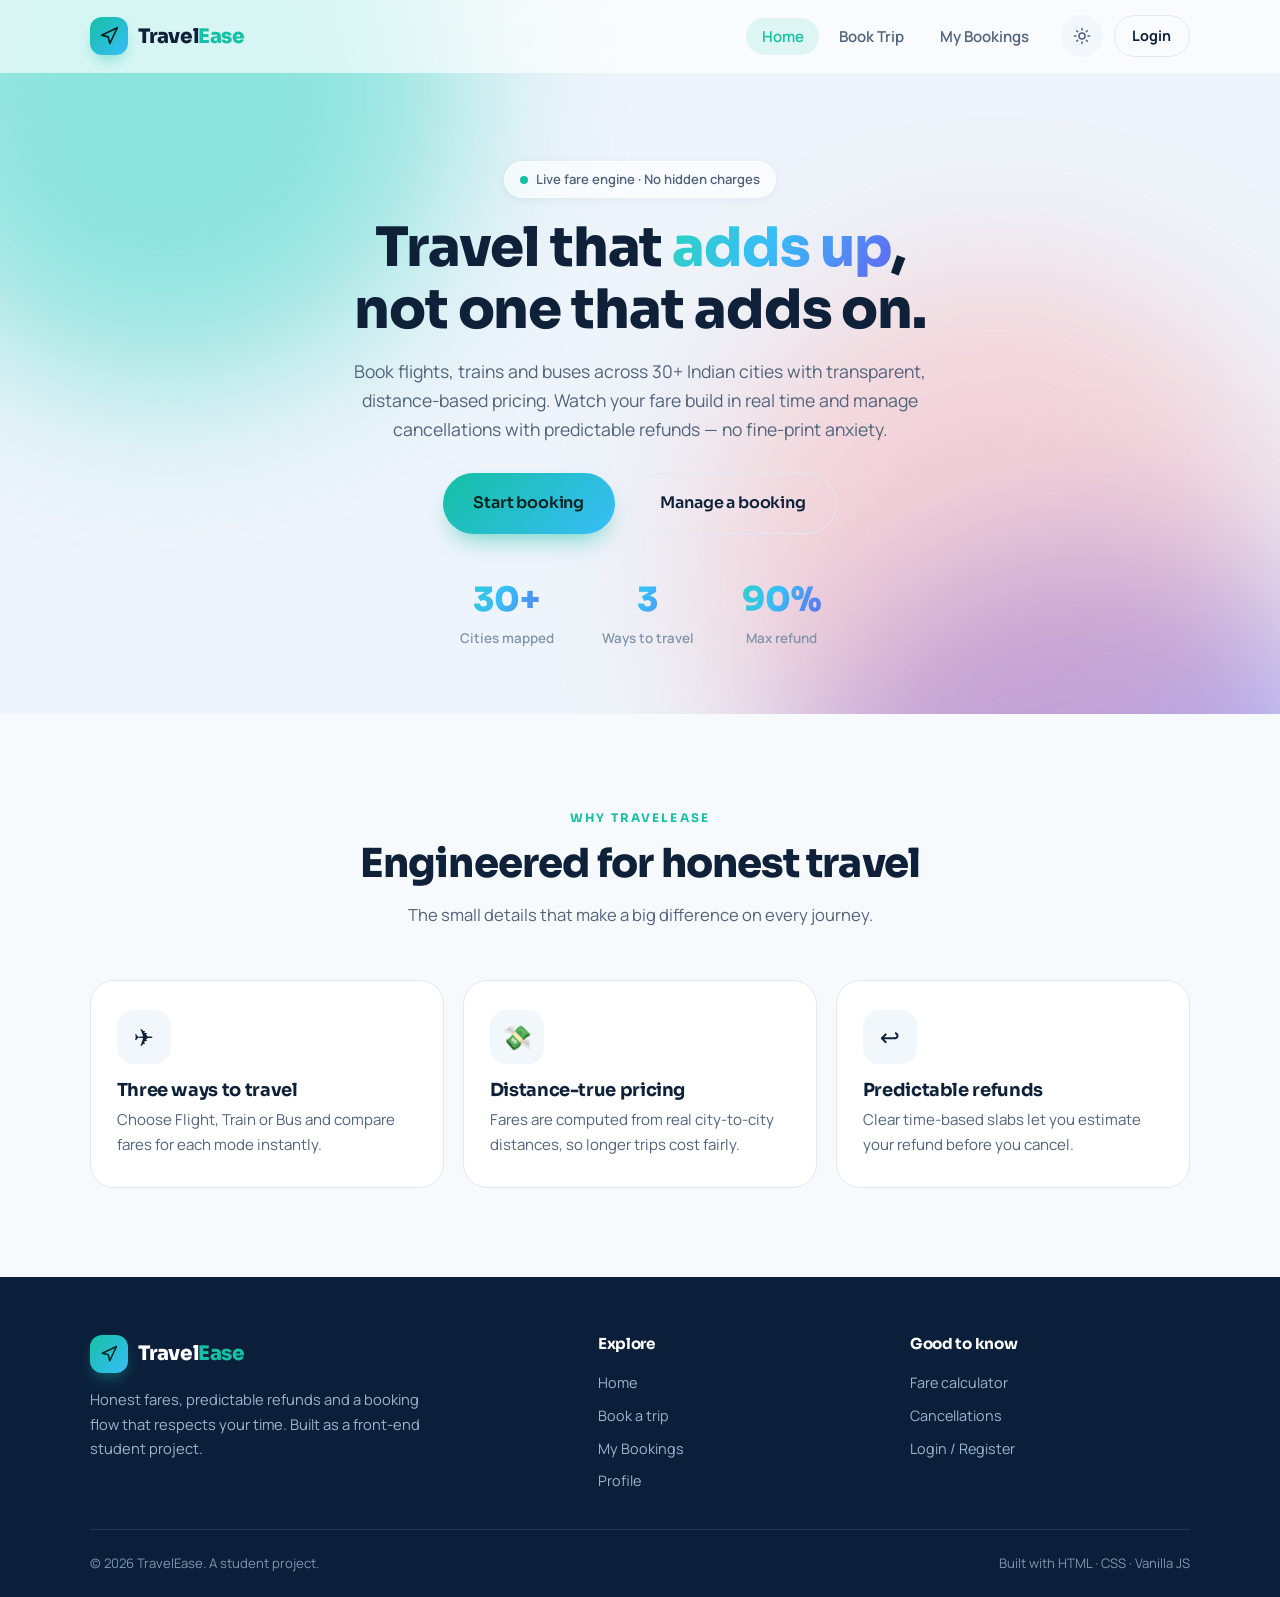
==== commit d0143a95: "Adopt Voyago-inspired design system (navy + teal palette, dark mode) - Rebuild the UI with the refer" ====
--- a/index.html
+++ b/index.html
@@ -3,65 +3,127 @@
 <head>
   <meta charset="UTF-8" />
   <meta name="viewport" content="width=device-width, initial-scale=1.0" />
-  <title>TravelEase - Home</title>
+  <meta name="theme-color" content="#0b1f3a" />
+  <title>TravelEase · Smarter Trip Booking &amp; Fare Calculator</title>
+  <!-- set theme before paint to avoid a flash -->
+  <script>(function(){try{var t=localStorage.getItem('te.theme')||((window.matchMedia&&matchMedia('(prefers-color-scheme: dark)').matches)?'dark':'light');document.documentElement.setAttribute('data-theme',t);}catch(e){}})();</script>
+  <link rel="preconnect" href="https://fonts.googleapis.com" />
+  <link rel="preconnect" href="https://fonts.gstatic.com" crossorigin />
+  <link href="https://fonts.googleapis.com/css2?family=Sora:wght@400;500;600;700;800&family=Manrope:wght@400;500;600;700&display=swap" rel="stylesheet" />
   <link rel="stylesheet" href="style.css" />
 </head>
 <body>
+  <!-- animated aurora background -->
+  <div class="aurora" aria-hidden="true">
+    <span class="aurora__blob aurora__blob--1"></span>
+    <span class="aurora__blob aurora__blob--2"></span>
+    <span class="aurora__blob aurora__blob--3"></span>
+  </div>
 
-  <!-- ===== Header & Navigation ===== -->
-  <header class="header">
-    <div class="container nav-bar">
-      <div class="logo">Travel<span>Ease</span></div>
+  <!-- ===== Navbar ===== -->
+  <header class="nav" id="nav">
+    <div class="container nav__inner">
+      <a class="logo" href="index.html" aria-label="TravelEase home">
+        <span class="brand__mark" aria-hidden="true">
+          <svg viewBox="0 0 24 24" width="20" height="20" fill="none" stroke="currentColor" stroke-width="2" stroke-linecap="round" stroke-linejoin="round"><path d="M3 11l19-9-9 19-2-8-8-2z" /></svg>
+        </span>
+        <span>Travel<span class="accent">Ease</span></span>
+      </a>
+
       <ul class="nav-links">
         <li><a href="index.html" class="active">Home</a></li>
         <li><a href="booking.html">Book Trip</a></li>
         <li><a href="bookings.html">My Bookings</a></li>
       </ul>
-      <div id="authArea"></div>
+
+      <div class="nav__actions">
+        <button class="btn--ghost" id="themeToggle" type="button" aria-label="Toggle colour theme">
+          <svg class="icon-sun" viewBox="0 0 24 24" width="18" height="18" fill="none" stroke="currentColor" stroke-width="2" stroke-linecap="round" stroke-linejoin="round"><circle cx="12" cy="12" r="4" /><path d="M12 2v2M12 20v2M4.9 4.9l1.4 1.4M17.7 17.7l1.4 1.4M2 12h2M20 12h2M4.9 19.1l1.4-1.4M17.7 6.3l1.4-1.4" /></svg>
+          <svg class="icon-moon" viewBox="0 0 24 24" width="18" height="18" fill="none" stroke="currentColor" stroke-width="2" stroke-linecap="round" stroke-linejoin="round"><path d="M21 12.8A9 9 0 1 1 11.2 3a7 7 0 0 0 9.8 9.8z" /></svg>
+        </button>
+        <div id="authArea"></div>
+        <button class="nav__burger" id="navBurger" type="button" aria-label="Open menu"><span></span><span></span><span></span></button>
+      </div>
     </div>
   </header>
 
-  <!-- ===== Welcome / Intro Section ===== -->
+  <!-- ===== Hero ===== -->
   <section class="welcome">
     <div class="container">
-      <h1>Book Flights, Trains & Buses with TravelEase</h1>
-      <p>
-        Travel across 30+ Indian cities in just a few clicks. Pick your mode of
-        transport, get an instant fare estimate, and manage all your bookings in
-        one place. Plans changed? Cancel anytime and get a quick refund.
+      <span class="pill reveal"><span class="pill__dot"></span> Live fare engine · No hidden charges</span>
+      <h1 class="reveal">Travel that <span class="grad-text">adds up</span>,<br />not one that adds on.</h1>
+      <p class="reveal">
+        Book flights, trains and buses across 30+ Indian cities with transparent,
+        distance-based pricing. Watch your fare build in real time and manage
+        cancellations with predictable refunds — no fine-print anxiety.
       </p>
-      <a href="booking.html" class="btn">Book Your Trip</a>
+      <div class="hero__actions reveal">
+        <a href="booking.html" class="btn btn--lg">Start booking</a>
+        <a href="bookings.html" class="btn btn--outline btn--lg">Manage a booking</a>
+      </div>
+      <div class="stats reveal">
+        <div class="stat"><div class="stat__num">30+</div><div class="stat__label">Cities mapped</div></div>
+        <div class="stat"><div class="stat__num">3</div><div class="stat__label">Ways to travel</div></div>
+        <div class="stat"><div class="stat__num">90%</div><div class="stat__label">Max refund</div></div>
+      </div>
     </div>
   </section>
 
-  <!-- ===== Feature Cards ===== -->
-  <section class="section">
+  <!-- ===== Features ===== -->
+  <section class="section section--alt">
     <div class="container">
-      <h2 class="section-title">Why Travel With Us</h2>
+      <header class="section__head">
+        <span class="eyebrow">Why TravelEase</span>
+        <h2 class="section-title">Engineered for honest travel</h2>
+        <p class="section-subtitle">The small details that make a big difference on every journey.</p>
+      </header>
       <div class="features">
-        <div class="feature">
+        <article class="feature reveal">
           <div class="icon">✈️</div>
-          <h3>Three Ways to Travel</h3>
-          <p>Choose from Flight, Train or Bus and compare fares for each mode.</p>
-        </div>
-        <div class="feature">
+          <h3>Three ways to travel</h3>
+          <p>Choose Flight, Train or Bus and compare fares for each mode instantly.</p>
+        </article>
+        <article class="feature reveal">
           <div class="icon">💸</div>
-          <h3>Instant Fare Estimate</h3>
-          <p>See your total fare update live based on route, class and passengers.</p>
-        </div>
-        <div class="feature">
-          <div class="icon">🎫</div>
-          <h3>Easy Management</h3>
-          <p>View all your bookings and cancel trips with quick refunds anytime.</p>
-        </div>
+          <h3>Distance-true pricing</h3>
+          <p>Fares are computed from real city-to-city distances, so longer trips cost fairly.</p>
+        </article>
+        <article class="feature reveal">
+          <div class="icon">↩️</div>
+          <h3>Predictable refunds</h3>
+          <p>Clear time-based slabs let you estimate your refund before you cancel.</p>
+        </article>
       </div>
     </div>
   </section>
 
   <!-- ===== Footer ===== -->
   <footer class="footer">
-    <div class="container">
-      <p>&copy; 2026 TravelEase. A student project for learning purposes.</p>
+    <div class="container footer__grid">
+      <div class="footer__brand">
+        <a class="logo" href="index.html">
+          <span class="brand__mark" aria-hidden="true"><svg viewBox="0 0 24 24" width="18" height="18" fill="none" stroke="currentColor" stroke-width="2" stroke-linecap="round" stroke-linejoin="round"><path d="M3 11l19-9-9 19-2-8-8-2z" /></svg></span>
+          <span>Travel<span class="accent">Ease</span></span>
+        </a>
+        <p>Honest fares, predictable refunds and a booking flow that respects your time. Built as a front-end student project.</p>
+      </div>
+      <div class="footer__col">
+        <h4>Explore</h4>
+        <a href="index.html">Home</a>
+        <a href="booking.html">Book a trip</a>
+        <a href="bookings.html">My Bookings</a>
+        <a href="profile.html">Profile</a>
+      </div>
+      <div class="footer__col">
+        <h4>Good to know</h4>
+        <a href="booking.html">Fare calculator</a>
+        <a href="bookings.html">Cancellations</a>
+        <a href="login.html">Login / Register</a>
+      </div>
+    </div>
+    <div class="container footer__bar">
+      <span>© <span id="year"></span> TravelEase. A student project.</span>
+      <span>Built with HTML · CSS · Vanilla JS</span>
     </div>
   </footer>
 
--- a/style.css
+++ b/style.css
@@ -1,614 +1,646 @@
-/* ===== Global Reset & Base Styles ===== */
-* {
+/* =====================================================================
+   TravelEase — design system adapted from the Voyago reference.
+   Navy + teal/sky palette, Sora/Manrope type, aurora background,
+   pill buttons, glassy nav, light & dark themes.
+   ===================================================================== */
+
+/* ---------- 1. Design tokens & theme ---------- */
+:root {
+  --navy-900: #0b1f3a;
+  --navy-800: #0f2a4d;
+  --teal-500: #15c0a4;
+  --teal-400: #2dd4bf;
+  --sky-500: #38bdf8;
+  --coral-500: #ff6b6b;
+  --coral-400: #ff8787;
+  --amber-400: #ffb24d;
+
+  --grad-primary: linear-gradient(135deg, #15c0a4 0%, #38bdf8 100%);
+  --grad-hero: linear-gradient(120deg, #2dd4bf 0%, #38bdf8 45%, #6366f1 100%);
+  --grad-warm: linear-gradient(135deg, #ff8787 0%, #ffb24d 100%);
+
+  /* Light theme surfaces */
+  --bg: #eef4fb;
+  --bg-soft: #f7fafd;
+  --surface: #ffffff;
+  --surface-2: #f2f7fc;
+  --glass: rgba(255, 255, 255, 0.65);
+  --glass-brd: rgba(255, 255, 255, 0.7);
+
+  --text: #0e2138;
+  --text-soft: #51637a;
+  --text-mut: #8094aa;
+  --line: #e1e9f3;
+
+  --ring: rgba(21, 192, 164, 0.35);
+  --shadow-sm: 0 2px 8px rgba(16, 42, 77, 0.06);
+  --shadow-md: 0 14px 40px -18px rgba(16, 42, 77, 0.32);
+  --shadow-lg: 0 30px 70px -28px rgba(16, 42, 77, 0.45);
+
+  --r-sm: 10px;
+  --r-md: 16px;
+  --r-lg: 24px;
+  --r-xl: 34px;
+
+  --maxw: 1100px;
+  --ease: cubic-bezier(.22, 1, .36, 1);
+  --t: .35s var(--ease);
+
+  --font-display: 'Sora', system-ui, sans-serif;
+  --font-body: 'Manrope', system-ui, sans-serif;
+}
+
+[data-theme="dark"] {
+  --bg: #060f1f;
+  --bg-soft: #0a1626;
+  --surface: #0f1d33;
+  --surface-2: #112440;
+  --glass: rgba(16, 32, 58, 0.6);
+  --glass-brd: rgba(120, 160, 220, 0.16);
+
+  --text: #eaf2ff;
+  --text-soft: #a9bdd8;
+  --text-mut: #7088a8;
+  --line: #1d3354;
+
+  --shadow-sm: 0 2px 10px rgba(0, 0, 0, 0.35);
+  --shadow-md: 0 18px 46px -18px rgba(0, 0, 0, 0.6);
+  --shadow-lg: 0 34px 80px -30px rgba(0, 0, 0, 0.7);
+}
+
+/* ---------- 2. Base & reset ---------- */
+*, *::before, *::after { box-sizing: border-box; }
+
+html { scroll-behavior: smooth; }
+
+body {
   margin: 0;
-  padding: 0;
-  box-sizing: border-box;
-}
-
-body {
-  font-family: "Segoe UI", Arial, sans-serif;
-  color: #2b2b2b;
-  background-color: #f4f7f9;
-  line-height: 1.6;
-  /* Flex column lets us pin the footer to the bottom of the page. */
+  min-height: 100vh;
   display: flex;
   flex-direction: column;
-  min-height: 100vh;
-}
-
-/* ===== Reusable Animations ===== */
-@keyframes fadeInUp {
-  from {
-    opacity: 0;
-    transform: translateY(24px);
-  }
-  to {
-    opacity: 1;
-    transform: translateY(0);
-  }
-}
-
-@keyframes fadeIn {
-  from { opacity: 0; }
-  to { opacity: 1; }
-}
-
-@keyframes popIn {
-  0% { opacity: 0; transform: scale(0.96); }
-  100% { opacity: 1; transform: scale(1); }
-}
-
-.container {
-  width: 90%;
-  max-width: 1000px;
-  margin: 0 auto;
-}
-
-a {
-  text-decoration: none;
-  color: inherit;
-}
-
-.hidden {
-  display: none;
-}
-
-/* ===== Header & Navigation ===== */
-.header {
-  background: linear-gradient(90deg, #1f6f78, #157a6e);
-  color: #fff;
-  padding: 14px 0;
+  font-family: var(--font-body);
+  color: var(--text);
+  background: var(--bg);
+  line-height: 1.65;
+  overflow-x: hidden;
+  transition: background var(--t), color var(--t);
+}
+
+h1, h2, h3, h4 {
+  font-family: var(--font-display);
+  line-height: 1.14;
+  margin: 0;
+  letter-spacing: -0.02em;
+}
+p { margin: 0; }
+a { color: inherit; text-decoration: none; }
+svg { display: block; }
+button { font-family: inherit; cursor: pointer; border: none; background: none; color: inherit; }
+input, select, textarea { font-family: inherit; }
+ul { margin: 0; padding: 0; list-style: none; }
+::selection { background: var(--teal-400); color: #04221c; }
+
+.hidden { display: none !important; }
+
+/* ---------- Aurora background ---------- */
+.aurora { position: fixed; inset: 0; z-index: -1; overflow: hidden; pointer-events: none; }
+.aurora__blob {
+  position: absolute;
+  width: 46vmax;
+  height: 46vmax;
+  border-radius: 50%;
+  filter: blur(80px);
+  opacity: 0.5;
+  animation: drift 26s ease-in-out infinite alternate;
+}
+.aurora__blob--1 { background: #2dd4bf; top: -16vmax; left: -10vmax; }
+.aurora__blob--2 { background: #6366f1; bottom: -18vmax; right: -8vmax; animation-delay: -8s; }
+.aurora__blob--3 { background: #ff8787; top: 30%; left: 55%; opacity: 0.3; animation-delay: -14s; }
+[data-theme="dark"] .aurora__blob { opacity: 0.3; }
+
+@keyframes drift {
+  0% { transform: translate(0, 0) scale(1); }
+  100% { transform: translate(6vmax, 4vmax) scale(1.18); }
+}
+
+/* ---------- 3. Layout helpers ---------- */
+.container { width: min(100% - 2.4rem, var(--maxw)); margin-inline: auto; }
+.container--narrow { max-width: 760px; }
+
+.section { padding: clamp(3.4rem, 7vw, 6rem) 0; position: relative; }
+.section--alt { background: var(--bg-soft); }
+
+.section__head { text-align: center; max-width: 640px; margin: 0 auto clamp(2.2rem, 5vw, 3.2rem); }
+.eyebrow {
+  display: inline-block;
+  font-family: var(--font-display);
+  font-weight: 700;
+  font-size: 0.74rem;
+  letter-spacing: 0.18em;
+  text-transform: uppercase;
+  color: var(--teal-500);
+  margin-bottom: 0.8rem;
+}
+.section-title, .section__title {
+  font-size: clamp(1.7rem, 4vw, 2.5rem);
+  font-weight: 800;
+}
+.section-subtitle, .section__sub {
+  margin-top: 0.9rem;
+  color: var(--text-soft);
+  font-size: 1.04rem;
+  text-align: center;
+}
+
+.grad-text {
+  background: var(--grad-hero);
+  -webkit-background-clip: text;
+  background-clip: text;
+  color: transparent;
+}
+
+/* ---------- 4. Buttons ---------- */
+.btn {
+  --pad: 0.78rem 1.5rem;
+  display: inline-flex;
+  align-items: center;
+  justify-content: center;
+  gap: 0.55rem;
+  padding: var(--pad);
+  border-radius: 999px;
+  font-family: var(--font-display);
+  font-weight: 600;
+  font-size: 0.95rem;
+  letter-spacing: -0.01em;
+  transition: transform .25s var(--ease), box-shadow var(--t), background var(--t), color var(--t);
+  white-space: nowrap;
+}
+.btn:active { transform: translateY(1px) scale(.99); }
+.btn--lg, .btn-lg { --pad: 1rem 1.9rem; font-size: 1rem; }
+.btn-block { width: 100%; }
+.btn-sm { --pad: 0.55rem 1.1rem; font-size: 0.86rem; }
+
+.btn,
+.btn-primary {
+  background: var(--grad-primary);
+  color: #04221c;
+  box-shadow: 0 12px 26px -10px rgba(21, 192, 164, 0.7);
+}
+.btn:hover,
+.btn-primary:hover { transform: translateY(-2px); box-shadow: 0 18px 34px -10px rgba(21, 192, 164, 0.8); }
+
+.btn-danger {
+  background: var(--grad-warm);
+  color: #3a1410;
+  box-shadow: 0 12px 26px -12px rgba(255, 135, 135, 0.8);
+}
+.btn-danger:hover { transform: translateY(-2px); }
+
+.btn--outline {
+  background: transparent;
+  border: 1.5px solid var(--line);
+  color: var(--text);
+  box-shadow: none;
+}
+.btn--outline:hover { border-color: var(--teal-500); color: var(--teal-500); }
+
+.btn-group { display: flex; gap: 0.9rem; flex-wrap: wrap; }
+
+/* Ghost / theme-toggle button */
+.btn--ghost {
+  background: var(--surface-2);
+  color: var(--text-soft);
+  width: 42px;
+  height: 42px;
+  border-radius: 50%;
+  display: grid;
+  place-items: center;
+  transition: color var(--t), transform var(--t);
+}
+.btn--ghost:hover { color: var(--teal-500); transform: translateY(-2px); }
+.icon-moon { display: none; }
+[data-theme="dark"] .icon-sun { display: none; }
+[data-theme="dark"] .icon-moon { display: block; }
+
+/* ---------- 5. Navbar ---------- */
+.nav, .header {
   position: sticky;
   top: 0;
   z-index: 100;
-  box-shadow: 0 2px 10px rgba(0, 0, 0, 0.18);
-}
-
-.nav-bar {
-  display: flex;
-  justify-content: space-between;
-  align-items: center;
-  flex-wrap: wrap;
-  gap: 10px;
-}
-
-.logo {
-  font-size: 24px;
-  font-weight: bold;
-  margin-right: auto; /* keep the logo pinned to the left corner */
-  letter-spacing: 0.5px;
-}
-
-.logo span {
-  color: #ffd166;
-}
-
-.nav-links {
-  list-style: none;
+  backdrop-filter: blur(14px);
+  -webkit-backdrop-filter: blur(14px);
+  background: var(--glass);
+  border-bottom: 1px solid transparent;
+  transition: background var(--t), border-color var(--t), box-shadow var(--t);
+}
+.nav.is-scrolled, .header.is-scrolled { border-bottom-color: var(--line); box-shadow: var(--shadow-sm); }
+
+.nav__inner {
   display: flex;
   align-items: center;
-  gap: 20px;
-}
-
+  gap: 1rem;
+  height: 72px;
+}
+
+/* brand / logo: top-left */
+.logo {
+  display: inline-flex;
+  align-items: center;
+  gap: 0.6rem;
+  font-family: var(--font-display);
+  font-weight: 800;
+  font-size: 1.25rem;
+  letter-spacing: -0.02em;
+  margin-right: auto; /* keeps the logo in the top-left corner */
+}
+.brand__mark {
+  display: grid;
+  place-items: center;
+  width: 38px;
+  height: 38px;
+  border-radius: 12px;
+  background: var(--grad-primary);
+  color: #04221c;
+  box-shadow: 0 8px 18px -8px rgba(21, 192, 164, 0.8);
+}
+.logo .accent { color: var(--teal-500); }
+
+.nav-links { display: flex; align-items: center; gap: 0.35rem; }
 .nav-links a {
-  font-size: 15px;
-  padding-bottom: 3px;
-  transition: color 0.25s, border-bottom 0.25s;
-  border-bottom: 2px solid transparent;
-}
-
-.nav-links a:hover,
-.nav-links a.active {
-  color: #ffd166;
-  border-bottom: 2px solid #ffd166;
-}
-
-.nav-user {
-  font-size: 15px;
-  color: #ffd166;
+  padding: 0.5rem 0.95rem;
+  border-radius: 999px;
   font-weight: 600;
-}
+  font-size: 0.94rem;
+  color: var(--text-soft);
+  transition: color var(--t), background var(--t);
+}
+.nav-links a:hover { color: var(--text); background: var(--surface-2); }
+.nav-links a.active { color: var(--teal-500); background: color-mix(in srgb, var(--teal-500) 12%, transparent); }
+
+.nav__actions { display: flex; align-items: center; gap: 0.7rem; }
+
+/* auth area in the top-right corner */
+#authArea { display: flex; align-items: center; gap: 0.7rem; }
+
+/* round profile avatar */
+.avatar {
+  width: 40px;
+  height: 40px;
+  border-radius: 50%;
+  display: grid;
+  place-items: center;
+  background: var(--grad-hero);
+  color: #fff;
+  font-family: var(--font-display);
+  font-weight: 800;
+  font-size: 1rem;
+  box-shadow: 0 8px 18px -8px rgba(56, 189, 248, 0.8);
+  transition: transform 0.2s var(--ease);
+}
+.avatar:hover { transform: scale(1.08); }
 
 .nav-logout {
-  background-color: #ffd166;
-  color: #1f3b3d;
-  padding: 6px 14px;
-  border-radius: 5px;
-  font-weight: 600;
-  transition: background-color 0.25s;
-}
-
-.nav-logout:hover {
-  background-color: #ffc233;
-  border-bottom: 2px solid transparent;
-}
-
-#authArea {
-  display: flex;
-  align-items: center;
-  gap: 14px;
-}
-
-/* ===== Welcome Section ===== */
-.welcome {
-  background: linear-gradient(135deg, #1f6f78, #2a9d8f 60%, #3cb6a3);
-  color: #fff;
-  text-align: center;
-  padding: 90px 0;
-  position: relative;
-  overflow: hidden;
-}
-
-/* soft glowing circle for a bit of depth */
-.welcome::after {
-  content: "";
-  position: absolute;
-  width: 320px;
-  height: 320px;
-  background: rgba(255, 255, 255, 0.08);
-  border-radius: 50%;
-  top: -120px;
-  right: -80px;
-}
-
-.welcome .container {
-  position: relative;
-  z-index: 1;
-  animation: fadeInUp 0.7s ease;
-}
-
-.welcome h1 {
-  font-size: 38px;
-  margin-bottom: 16px;
-}
-
-.welcome p {
-  max-width: 640px;
-  margin: 0 auto 26px;
-  font-size: 17px;
-}
-
-/* ===== Feature cards on home page ===== */
-.features {
-  display: flex;
-  gap: 22px;
-  flex-wrap: wrap;
-  justify-content: center;
-}
-
+  padding: 0.5rem 1.1rem;
+  border-radius: 999px;
+  font-weight: 700;
+  font-size: 0.9rem;
+  border: 1.5px solid var(--line);
+  color: var(--text);
+  transition: border-color var(--t), color var(--t), transform var(--t);
+}
+.nav-logout:hover { border-color: var(--teal-500); color: var(--teal-500); transform: translateY(-2px); }
+
+/* mobile menu toggle */
+.nav__burger { display: none; flex-direction: column; gap: 5px; padding: 8px; }
+.nav__burger span { width: 22px; height: 2px; background: var(--text); border-radius: 2px; transition: transform .3s var(--ease), opacity .3s; }
+.nav__burger.is-open span:nth-child(1) { transform: translateY(7px) rotate(45deg); }
+.nav__burger.is-open span:nth-child(2) { opacity: 0; }
+.nav__burger.is-open span:nth-child(3) { transform: translateY(-7px) rotate(-45deg); }
+
+/* ---------- 6. Hero ---------- */
+.welcome { padding: clamp(3rem, 7vw, 5.5rem) 0 clamp(2.5rem, 5vw, 4rem); text-align: center; }
+.welcome .container { max-width: 760px; }
+
+.pill {
+  display: inline-flex; align-items: center; gap: 0.5rem;
+  padding: 0.42rem 0.95rem;
+  border-radius: 999px;
+  background: var(--glass);
+  border: 1px solid var(--glass-brd);
+  backdrop-filter: blur(8px);
+  font-size: 0.82rem; font-weight: 600; color: var(--text-soft);
+  box-shadow: var(--shadow-sm);
+  margin-bottom: 1.2rem;
+}
+.pill__dot { width: 8px; height: 8px; border-radius: 50%; background: var(--teal-500); animation: pulse 2s infinite; }
+@keyframes pulse {
+  0% { box-shadow: 0 0 0 0 rgba(21, 192, 164, 0.6); }
+  70% { box-shadow: 0 0 0 10px rgba(21, 192, 164, 0); }
+  100% { box-shadow: 0 0 0 0 rgba(21, 192, 164, 0); }
+}
+
+.welcome h1 { font-size: clamp(2.2rem, 5.4vw, 3.4rem); font-weight: 800; margin-bottom: 1rem; }
+.welcome p { color: var(--text-soft); font-size: 1.1rem; max-width: 56ch; margin: 0 auto 1.8rem; }
+.hero__actions { display: flex; gap: 0.9rem; justify-content: center; flex-wrap: wrap; margin-bottom: 2.4rem; }
+
+.stats { display: flex; gap: clamp(1.4rem, 4vw, 3rem); justify-content: center; }
+.stat__num { font-family: var(--font-display); font-weight: 800; font-size: clamp(1.6rem, 3vw, 2.1rem); background: var(--grad-hero); -webkit-background-clip: text; background-clip: text; color: transparent; }
+.stat__label { font-size: 0.84rem; color: var(--text-mut); font-weight: 600; }
+
+/* ---------- 7. Cards ---------- */
+.card {
+  background: var(--surface);
+  border: 1px solid var(--line);
+  border-radius: var(--r-lg);
+  box-shadow: var(--shadow-md);
+  padding: clamp(1.5rem, 3vw, 2.2rem);
+}
+.card-narrow { max-width: 480px; margin: 0 auto; }
+
+/* ---------- 8. Feature cards ---------- */
+.features { display: grid; grid-template-columns: repeat(3, 1fr); gap: 1.2rem; }
 .feature {
-  flex: 1;
-  min-width: 240px;
-  background-color: #fff;
-  border-radius: 12px;
-  padding: 26px;
-  text-align: center;
-  box-shadow: 0 4px 14px rgba(0, 0, 0, 0.08);
-  transition: transform 0.25s, box-shadow 0.25s;
-  animation: fadeInUp 0.6s ease both;
-}
-
-/* stagger the three feature cards so they appear one after another */
-.feature:nth-child(2) { animation-delay: 0.12s; }
-.feature:nth-child(3) { animation-delay: 0.24s; }
-
+  background: var(--surface);
+  border: 1px solid var(--line);
+  border-radius: var(--r-lg);
+  padding: 1.8rem 1.6rem;
+  text-align: left;
+  transition: transform var(--t), box-shadow var(--t), border-color var(--t);
+}
 .feature:hover {
   transform: translateY(-6px);
-  box-shadow: 0 10px 24px rgba(0, 0, 0, 0.14);
-}
-
+  box-shadow: var(--shadow-lg);
+  border-color: color-mix(in srgb, var(--teal-500) 40%, var(--line));
+}
 .feature .icon {
-  transition: transform 0.25s;
-}
-
-.feature:hover .icon {
-  transform: scale(1.15);
-}
-
-.feature .icon {
-  font-size: 38px;
-  margin-bottom: 10px;
-}
-
-.feature h3 {
-  color: #1f6f78;
-  margin-bottom: 8px;
-}
-
-/* ===== Buttons ===== */
-.btn {
-  display: inline-block;
-  background-color: #ffd166;
-  color: #1f3b3d;
-  border: none;
-  padding: 11px 24px;
-  border-radius: 6px;
-  font-size: 15px;
-  font-weight: 600;
-  cursor: pointer;
-  transition: transform 0.2s, background-color 0.25s, box-shadow 0.25s;
-}
-
-.btn:hover {
-  background-color: #ffc233;
-  transform: translateY(-2px);
-  box-shadow: 0 4px 10px rgba(0, 0, 0, 0.2);
-}
-
-.btn:active {
-  transform: translateY(0);
-  box-shadow: none;
-}
-
-.btn-primary {
-  background-color: #2a9d8f;
-  color: #fff;
-}
-
-.btn-primary:hover {
-  background-color: #21867a;
-}
-
-.btn-danger {
-  background-color: #e76f51;
-  color: #fff;
-}
-
-.btn-danger:hover {
-  background-color: #d75a3c;
-}
-
-.btn-block {
-  width: 100%;
-  text-align: center;
-}
-
-.btn-group {
-  display: flex;
-  gap: 14px;
-  flex-wrap: wrap;
-}
-
-/* ===== Sections ===== */
-.section {
-  padding: 55px 0;
-}
-
-.section-alt {
-  background-color: #e9f1f2;
-}
-
-.section-title {
-  text-align: center;
-  font-size: 28px;
-  color: #1f6f78;
-  margin-bottom: 30px;
-}
-
-.section-subtitle {
-  text-align: center;
-  color: #666;
-  margin-top: -18px;
-  margin-bottom: 30px;
-}
-
-/* ===== Cards ===== */
-.card {
-  background-color: #fff;
-  border-radius: 12px;
-  padding: 30px;
-  box-shadow: 0 6px 20px rgba(0, 0, 0, 0.08);
-  animation: fadeInUp 0.5s ease;
-}
-
-.section-title {
-  animation: fadeIn 0.6s ease;
-}
-
-.card-narrow {
-  max-width: 440px;
-  margin: 0 auto;
-}
-
-/* ===== Forms ===== */
-.form-row {
-  display: flex;
-  gap: 20px;
-  flex-wrap: wrap;
-}
-
-.form-group {
-  flex: 1;
-  min-width: 220px;
-  margin-bottom: 18px;
-}
-
+  width: 54px; height: 54px;
+  display: grid; place-items: center;
+  font-size: 1.5rem;
+  border-radius: 16px;
+  background: var(--surface-2);
+  margin-bottom: 1rem;
+  transition: transform var(--t);
+}
+.feature:hover .icon { transform: scale(1.1) rotate(-6deg); }
+.feature h3 { font-size: 1.12rem; margin-bottom: 0.5rem; }
+.feature p { color: var(--text-soft); font-size: 0.94rem; }
+
+/* ---------- 9. Forms ---------- */
+.form-row { display: grid; grid-template-columns: 1fr 1fr; gap: 1.1rem; }
+
+.form-group { margin-bottom: 1.1rem; }
 .form-group label {
   display: block;
-  margin-bottom: 6px;
-  font-weight: 600;
-  font-size: 14px;
-}
-
+  font-weight: 700;
+  font-size: 0.86rem;
+  margin-bottom: 0.5rem;
+  color: var(--text-soft);
+}
 .form-group input,
-.form-group select {
+.form-group select,
+.form-group textarea {
   width: 100%;
-  padding: 10px 12px;
-  border: 1px solid #cdd6d8;
-  border-radius: 6px;
-  font-size: 15px;
-  transition: border-color 0.25s, box-shadow 0.25s;
-}
-
+  padding: 0.9rem 1rem;
+  border: 1.5px solid var(--line);
+  border-radius: var(--r-md);
+  background: var(--surface);
+  color: var(--text);
+  font-size: 0.98rem;
+  transition: border-color var(--t), box-shadow var(--t), background var(--t);
+}
+.form-group textarea { resize: vertical; }
+.form-group input::placeholder,
+.form-group textarea::placeholder { color: var(--text-mut); }
 .form-group input:focus,
-.form-group select:focus {
+.form-group select:focus,
+.form-group textarea:focus {
   outline: none;
-  border-color: #2a9d8f;
-  box-shadow: 0 0 0 3px rgba(42, 157, 143, 0.15);
-}
-
-/* ===== Transport mode selector ===== */
-.mode-selector {
-  display: flex;
-  gap: 14px;
-  margin-bottom: 24px;
-  flex-wrap: wrap;
-}
-
-.mode-option {
-  flex: 1;
-  min-width: 130px;
-}
-
-.mode-option input {
-  display: none;
-}
-
+  border-color: var(--teal-500);
+  box-shadow: 0 0 0 4px var(--ring);
+}
+.form-group input:disabled {
+  background: var(--surface-2);
+  color: var(--text-mut);
+  cursor: not-allowed;
+}
+.form-group select { appearance: none; cursor: pointer;
+  background-image: url("data:image/svg+xml,%3Csvg xmlns='http://www.w3.org/2000/svg' width='18' height='18' fill='none' stroke='%238094aa' stroke-width='2' stroke-linecap='round'%3E%3Cpath d='M5 7l5 5 5-5'/%3E%3C/svg%3E");
+  background-repeat: no-repeat; background-position: right 1rem center; padding-right: 2.6rem;
+}
+
+/* ---------- 10. Transport mode selector ---------- */
+.mode-selector { display: grid; grid-template-columns: repeat(3, 1fr); gap: 0.9rem; margin-bottom: 1.6rem; }
+.mode-option input { display: none; }
 .mode-option label {
   display: block;
   text-align: center;
-  padding: 16px;
-  border: 2px solid #cdd6d8;
-  border-radius: 8px;
+  padding: 1.1rem 0.8rem;
+  border: 1.5px solid var(--line);
+  border-radius: var(--r-md);
+  background: var(--surface-2);
   cursor: pointer;
-  font-weight: 600;
-  transition: all 0.25s;
-}
-
-.mode-option label .mode-icon {
-  display: block;
-  font-size: 28px;
-  margin-bottom: 4px;
-}
-
-.mode-option label:hover {
-  border-color: #2a9d8f;
-}
-
+  font-weight: 700;
+  color: var(--text-soft);
+  transition: all 0.25s var(--ease);
+}
+.mode-option label .mode-icon { display: block; font-size: 26px; margin-bottom: 4px; }
+.mode-option label:hover { border-color: var(--teal-500); transform: translateY(-2px); }
 .mode-option input:checked + label {
-  border-color: #2a9d8f;
-  background-color: #e7f6ef;
-  color: #1f6f78;
-}
-
-/* ===== Fare Box ===== */
+  border-color: transparent;
+  background: var(--grad-primary);
+  color: #04221c;
+  box-shadow: 0 12px 26px -14px rgba(21, 192, 164, 0.8);
+}
+
+/* ---------- 11. Fare box ---------- */
 .fare-box {
   display: flex;
   justify-content: space-between;
   align-items: center;
-  background-color: #f0f8f6;
-  border: 1px dashed #2a9d8f;
-  padding: 14px 18px;
-  border-radius: 8px;
-  margin: 10px 0 22px;
-  font-size: 17px;
-}
-
+  background: var(--surface-2);
+  border: 1px dashed color-mix(in srgb, var(--teal-500) 50%, var(--line));
+  border-radius: var(--r-md);
+  padding: 1rem 1.2rem;
+  margin: 0.4rem 0 1.4rem;
+  font-size: 1rem;
+  font-weight: 600;
+  color: var(--text-soft);
+}
 .fare-box strong {
-  color: #1f6f78;
-  font-size: 22px;
-}
-
-/* ===== Auth tabs (login/register) ===== */
+  font-family: var(--font-display);
+  font-size: 1.6rem;
+  background: var(--grad-hero);
+  -webkit-background-clip: text;
+  background-clip: text;
+  color: transparent;
+}
+
+/* ---------- 12. Auth tabs ---------- */
 .auth-tabs {
-  display: flex;
-  margin-bottom: 24px;
-  border-radius: 6px;
-  overflow: hidden;
-  border: 1px solid #cdd6d8;
-}
-
+  position: relative;
+  display: grid;
+  grid-template-columns: 1fr 1fr;
+  background: var(--surface-2);
+  border-radius: 999px;
+  padding: 5px;
+  margin-bottom: 1.6rem;
+}
 .auth-tab {
-  flex: 1;
   text-align: center;
-  padding: 12px;
-  cursor: pointer;
-  font-weight: 600;
-  background-color: #f1f5f6;
-  transition: background-color 0.25s, color 0.25s;
-}
-
-.auth-tab.active {
-  background-color: #2a9d8f;
+  padding: 0.65rem;
+  border-radius: 999px;
+  font-weight: 700;
+  font-size: 0.92rem;
+  color: var(--text-soft);
+  transition: color var(--t), background var(--t);
+}
+.auth-tab.active { background: var(--grad-primary); color: #04221c; }
+
+/* ---------- 13. Profile ---------- */
+.profile-head { text-align: center; margin-bottom: 1.6rem; }
+.avatar-lg {
+  width: 92px; height: 92px;
+  border-radius: 50%;
+  margin: 0 auto 0.8rem;
+  background: var(--grad-hero);
   color: #fff;
-}
-
-/* ===== Booking list (My Bookings) ===== */
+  font-family: var(--font-display);
+  font-size: 38px;
+  font-weight: 800;
+  display: grid;
+  place-items: center;
+  box-shadow: var(--shadow-md);
+}
+.profile-head h3 { font-size: 1.25rem; }
+.profile-head p { color: var(--text-mut); font-size: 0.9rem; }
+
+/* ---------- 14. Booking list ---------- */
 .booking-item {
-  border: 1px solid #e2e8e9;
-  border-left: 5px solid #2a9d8f;
-  border-radius: 10px;
-  padding: 18px;
-  margin-bottom: 16px;
-  background-color: #fff;
-  box-shadow: 0 3px 10px rgba(0, 0, 0, 0.05);
-  transition: transform 0.2s, box-shadow 0.25s;
-  animation: popIn 0.4s ease both;
-}
-
-.booking-item:hover {
-  transform: translateY(-3px);
-  box-shadow: 0 8px 20px rgba(0, 0, 0, 0.1);
-}
-
-.booking-item.cancelled {
-  border-left-color: #e76f51;
-  opacity: 0.8;
-}
-
-/* footer of each ticket: cancel button + refund note */
+  background: var(--surface);
+  border: 1px solid var(--line);
+  border-left: 5px solid var(--teal-500);
+  border-radius: var(--r-md);
+  padding: 1.4rem 1.5rem;
+  margin-bottom: 1.1rem;
+  box-shadow: var(--shadow-sm);
+  transition: transform 0.2s var(--ease), box-shadow var(--t);
+  animation: rise .45s var(--ease) both;
+}
+.booking-item:hover { transform: translateY(-3px); box-shadow: var(--shadow-md); }
+.booking-item.cancelled { border-left-color: var(--coral-500); opacity: 0.85; }
+
+.booking-head { display: flex; justify-content: space-between; align-items: center; gap: 0.8rem; flex-wrap: wrap; margin-bottom: 0.9rem; }
+.booking-head h3 { font-size: 1.15rem; }
+
+.badge {
+  font-size: 0.72rem;
+  font-weight: 800;
+  padding: 0.3rem 0.8rem;
+  border-radius: 999px;
+  text-transform: uppercase;
+  letter-spacing: 0.04em;
+  background: color-mix(in srgb, #22c55e 16%, transparent);
+  color: #16a34a;
+}
+.badge.cancelled { background: color-mix(in srgb, var(--coral-500) 16%, transparent); color: var(--coral-500); }
+
+.booking-grid {
+  display: grid;
+  grid-template-columns: repeat(auto-fit, minmax(130px, 1fr));
+  gap: 0.7rem 1.2rem;
+  font-size: 0.95rem;
+}
+.booking-grid div span { display: block; font-size: 0.7rem; text-transform: uppercase; letter-spacing: 0.05em; color: var(--text-mut); }
+.booking-grid div strong, .booking-grid div { color: var(--text); }
+
 .booking-footer {
-  margin-top: 14px;
-  padding-top: 14px;
-  border-top: 1px dashed #e2e8e9;
+  margin-top: 1.1rem;
+  padding-top: 1.1rem;
+  border-top: 1px dashed var(--line);
   display: flex;
   align-items: center;
   justify-content: space-between;
+  gap: 0.8rem;
   flex-wrap: wrap;
-  gap: 10px;
-}
-
-.refund-note {
-  font-size: 13px;
-  color: #1f6f5b;
-  font-weight: 600;
-}
-
-.btn-sm {
-  padding: 8px 16px;
-  font-size: 14px;
-}
-
-.booking-head {
+}
+.refund-note { font-size: 0.85rem; font-weight: 700; color: var(--teal-500); }
+
+/* ---------- 15. Misc ---------- */
+.empty-note {
+  text-align: center;
+  color: var(--text-mut);
+  font-style: italic;
+  background: var(--surface);
+  border: 1px dashed var(--line);
+  border-radius: var(--r-md);
+  padding: 2rem 1rem;
+}
+
+/* ---------- 16. Footer ---------- */
+.footer {
+  background: var(--navy-900);
+  color: #cfe0f2;
+  padding: clamp(2.6rem, 5vw, 3.6rem) 0 1.4rem;
+  margin-top: auto;
+}
+[data-theme="dark"] .footer { background: #04101f; border-top: 1px solid var(--line); }
+.footer__grid {
+  display: grid;
+  grid-template-columns: 1.7fr 1fr 1fr;
+  gap: 2rem;
+  padding-bottom: 2rem;
+  border-bottom: 1px solid rgba(255, 255, 255, 0.1);
+}
+.footer .logo { color: #fff; margin-bottom: 0.9rem; }
+.footer__brand p { color: #9db4cf; font-size: 0.92rem; max-width: 38ch; }
+.footer__col h4 { color: #fff; font-size: 0.95rem; margin-bottom: 0.9rem; }
+.footer__col a { display: block; color: #9db4cf; font-size: 0.9rem; padding: 0.28rem 0; transition: color var(--t), padding-left var(--t); }
+.footer__col a:hover { color: #fff; padding-left: 4px; }
+.footer__bar {
   display: flex;
   justify-content: space-between;
-  align-items: center;
-  margin-bottom: 10px;
+  gap: 1rem;
   flex-wrap: wrap;
-  gap: 8px;
-}
-
-.booking-head h3 {
-  color: #1f6f78;
-  font-size: 18px;
-}
-
-.badge {
-  font-size: 12px;
-  font-weight: 700;
-  padding: 4px 10px;
-  border-radius: 20px;
-  background-color: #e7f6ef;
-  color: #1f6f5b;
-  text-transform: uppercase;
-}
-
-.badge.cancelled {
-  background-color: #fbe4dd;
-  color: #b23a1f;
-}
-
-.booking-grid {
-  display: grid;
-  grid-template-columns: repeat(auto-fit, minmax(140px, 1fr));
-  gap: 8px 18px;
-  font-size: 14px;
-}
-
-.booking-grid div span {
-  color: #777;
-  display: block;
-  font-size: 12px;
-}
-
-/* ===== Summary rows ===== */
-.summary-row {
-  display: flex;
-  justify-content: space-between;
-  padding: 11px 4px;
-  border-bottom: 1px solid #eee;
-}
-
-.summary-row span {
-  color: #555;
-}
-
-.summary-row.total {
-  border-bottom: none;
-  font-size: 18px;
-  margin-top: 8px;
-  color: #1f6f78;
-}
-
-.summary-row.total b {
-  color: #e76f51;
-}
-
-/* ===== Cancellation ===== */
-.cancel-card p {
-  margin-bottom: 16px;
-}
-
-.refund-msg {
-  margin-top: 18px;
-  padding: 14px;
-  background-color: #e7f6ef;
-  border-left: 4px solid #2a9d8f;
-  border-radius: 6px;
-  color: #1f6f5b;
-  font-weight: 600;
-}
-
-.refund-msg.error {
-  background-color: #fbe4dd;
-  border-left-color: #e76f51;
-  color: #b23a1f;
-}
-
-.empty-note {
-  text-align: center;
-  color: #777;
-  font-style: italic;
-}
-
-/* ===== Footer ===== */
-.footer {
-  background-color: #1f3b3d;
-  color: #d6e4e4;
-  text-align: center;
-  padding: 20px 0;
-  font-size: 14px;
-  margin-top: auto; /* push footer to the bottom of the page */
-}
-
-/* ===== Responsive Design ===== */
-@media (max-width: 640px) {
-  .nav-bar {
-    flex-direction: column;
-    text-align: center;
+  padding-top: 1.4rem;
+  font-size: 0.82rem;
+  color: #7d96b3;
+}
+
+/* ---------- 17. Reveal-on-scroll ---------- */
+.reveal { opacity: 0; transform: translateY(26px); transition: opacity .7s var(--ease), transform .7s var(--ease); }
+.reveal.is-in { opacity: 1; transform: none; }
+.reveal:nth-child(2) { transition-delay: .08s; }
+.reveal:nth-child(3) { transition-delay: .16s; }
+@keyframes rise { from { opacity: 0; transform: translateY(12px); } to { opacity: 1; transform: none; } }
+
+@media (prefers-reduced-motion: reduce) {
+  *, *::before, *::after { animation-duration: .001ms !important; animation-iteration-count: 1 !important; transition-duration: .001ms !important; scroll-behavior: auto !important; }
+  .reveal { opacity: 1; transform: none; }
+}
+
+/* ---------- 18. Responsive ---------- */
+@media (max-width: 880px) {
+  .features { grid-template-columns: 1fr 1fr; }
+  .footer__grid { grid-template-columns: 1fr 1fr; }
+  .footer__brand { grid-column: 1 / -1; }
+}
+
+@media (max-width: 680px) {
+  .nav__inner { height: auto; flex-wrap: wrap; padding: 0.8rem 0; }
+  .nav-links {
+    order: 3;
+    width: 100%;
+    justify-content: center;
+    flex-wrap: wrap;
+    display: none;
   }
-
-  .nav-links {
-    flex-wrap: wrap;
-    justify-content: center;
-    gap: 12px;
-  }
-
-  .welcome h1 {
-    font-size: 28px;
-  }
-
-  .form-row {
-    flex-direction: column;
-    gap: 0;
-  }
-
-  .btn-group {
-    flex-direction: column;
-  }
-
-  .btn {
-    width: 100%;
-    text-align: center;
-  }
-}
+  .nav-links.is-open { display: flex; }
+  .nav__burger { display: flex; }
+  .features { grid-template-columns: 1fr; }
+  .form-row { grid-template-columns: 1fr; }
+  .mode-selector { grid-template-columns: 1fr; }
+  .btn-group { flex-direction: column; }
+  .btn-group .btn { width: 100%; }
+  .footer__grid { grid-template-columns: 1fr; }
+  .footer__bar { justify-content: center; text-align: center; }
+}
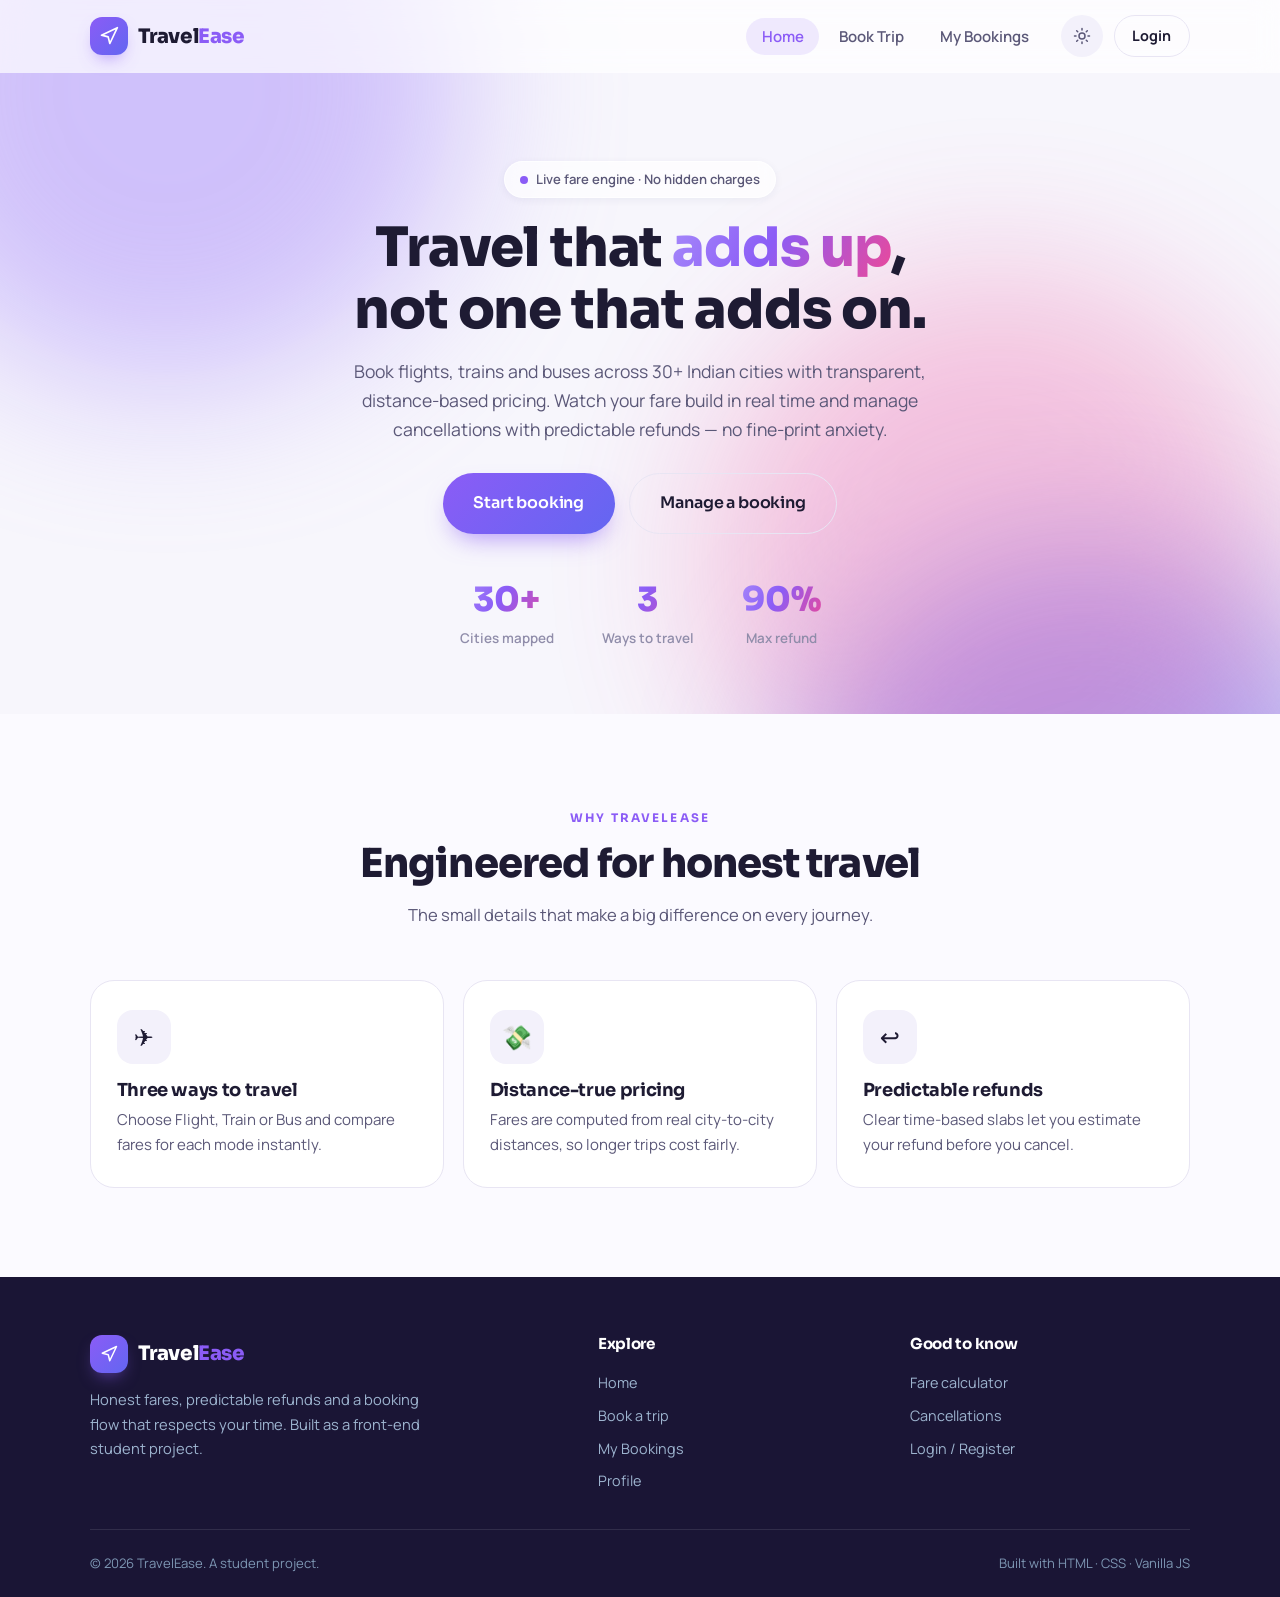
==== commit f224dd6b: "Recolor site to violet/indigo/pink on a light background - Repoint design tokens from teal/navy to a" ====
--- a/index.html
+++ b/index.html
@@ -50,18 +50,18 @@
   <!-- ===== Hero ===== -->
   <section class="welcome">
     <div class="container">
-      <span class="pill reveal"><span class="pill__dot"></span> Live fare engine · No hidden charges</span>
-      <h1 class="reveal">Travel that <span class="grad-text">adds up</span>,<br />not one that adds on.</h1>
-      <p class="reveal">
+      <span class="pill"><span class="pill__dot"></span> Live fare engine · No hidden charges</span>
+      <h1>Travel that <span class="grad-text">adds up</span>,<br />not one that adds on.</h1>
+      <p>
         Book flights, trains and buses across 30+ Indian cities with transparent,
         distance-based pricing. Watch your fare build in real time and manage
         cancellations with predictable refunds — no fine-print anxiety.
       </p>
-      <div class="hero__actions reveal">
+      <div class="hero__actions">
         <a href="booking.html" class="btn btn--lg">Start booking</a>
         <a href="bookings.html" class="btn btn--outline btn--lg">Manage a booking</a>
       </div>
-      <div class="stats reveal">
+      <div class="stats">
         <div class="stat"><div class="stat__num">30+</div><div class="stat__label">Cities mapped</div></div>
         <div class="stat"><div class="stat__num">3</div><div class="stat__label">Ways to travel</div></div>
         <div class="stat"><div class="stat__num">90%</div><div class="stat__label">Max refund</div></div>
--- a/style.css
+++ b/style.css
@@ -6,33 +6,34 @@
 
 /* ---------- 1. Design tokens & theme ---------- */
 :root {
-  --navy-900: #0b1f3a;
-  --navy-800: #0f2a4d;
-  --teal-500: #15c0a4;
-  --teal-400: #2dd4bf;
-  --sky-500: #38bdf8;
-  --coral-500: #ff6b6b;
-  --coral-400: #ff8787;
-  --amber-400: #ffb24d;
-
-  --grad-primary: linear-gradient(135deg, #15c0a4 0%, #38bdf8 100%);
-  --grad-hero: linear-gradient(120deg, #2dd4bf 0%, #38bdf8 45%, #6366f1 100%);
-  --grad-warm: linear-gradient(135deg, #ff8787 0%, #ffb24d 100%);
-
-  /* Light theme surfaces */
-  --bg: #eef4fb;
-  --bg-soft: #f7fafd;
+  /* Royal violet + indigo primary, pink accent, on light surfaces */
+  --navy-900: #1a1535;  /* deep violet (footer/headings backdrop) */
+  --navy-800: #251d4a;
+  --teal-500: #8b5cf6;  /* primary brand violet */
+  --teal-400: #a78bfa;  /* lighter violet */
+  --sky-500: #6366f1;   /* indigo */
+  --coral-500: #f43f5e; /* danger / cancel (rose) */
+  --coral-400: #fb7185;
+  --amber-400: #ec4899; /* pink accent */
+
+  --grad-primary: linear-gradient(135deg, #8b5cf6 0%, #6366f1 100%);
+  --grad-hero: linear-gradient(120deg, #a78bfa 0%, #8b5cf6 45%, #ec4899 100%);
+  --grad-warm: linear-gradient(135deg, #fb7185 0%, #f43f5e 100%);
+
+  /* Light theme surfaces (white / light lavender) */
+  --bg: #f7f6fc;
+  --bg-soft: #fbfaff;
   --surface: #ffffff;
-  --surface-2: #f2f7fc;
-  --glass: rgba(255, 255, 255, 0.65);
+  --surface-2: #f3f1fb;
+  --glass: rgba(255, 255, 255, 0.7);
   --glass-brd: rgba(255, 255, 255, 0.7);
 
-  --text: #0e2138;
-  --text-soft: #51637a;
-  --text-mut: #8094aa;
-  --line: #e1e9f3;
-
-  --ring: rgba(21, 192, 164, 0.35);
+  --text: #1e1b33;
+  --text-soft: #5b5878;
+  --text-mut: #908daa;
+  --line: #e8e5f3;
+
+  --ring: rgba(139, 92, 246, 0.32);
   --shadow-sm: 0 2px 8px rgba(16, 42, 77, 0.06);
   --shadow-md: 0 14px 40px -18px rgba(16, 42, 77, 0.32);
   --shadow-lg: 0 30px 70px -28px rgba(16, 42, 77, 0.45);
@@ -51,17 +52,17 @@
 }
 
 [data-theme="dark"] {
-  --bg: #060f1f;
-  --bg-soft: #0a1626;
-  --surface: #0f1d33;
-  --surface-2: #112440;
-  --glass: rgba(16, 32, 58, 0.6);
-  --glass-brd: rgba(120, 160, 220, 0.16);
-
-  --text: #eaf2ff;
-  --text-soft: #a9bdd8;
-  --text-mut: #7088a8;
-  --line: #1d3354;
+  --bg: #100b22;
+  --bg-soft: #16102e;
+  --surface: #1c1640;
+  --surface-2: #241c52;
+  --glass: rgba(28, 22, 64, 0.6);
+  --glass-brd: rgba(160, 140, 220, 0.16);
+
+  --text: #f1eeff;
+  --text-soft: #c2bce0;
+  --text-mut: #8f87b8;
+  --line: #2e2658;
 
   --shadow-sm: 0 2px 10px rgba(0, 0, 0, 0.35);
   --shadow-md: 0 18px 46px -18px rgba(0, 0, 0, 0.6);
@@ -98,7 +99,7 @@
 button { font-family: inherit; cursor: pointer; border: none; background: none; color: inherit; }
 input, select, textarea { font-family: inherit; }
 ul { margin: 0; padding: 0; list-style: none; }
-::selection { background: var(--teal-400); color: #04221c; }
+::selection { background: var(--teal-400); color: #ffffff; }
 
 .hidden { display: none !important; }
 
@@ -113,9 +114,9 @@
   opacity: 0.5;
   animation: drift 26s ease-in-out infinite alternate;
 }
-.aurora__blob--1 { background: #2dd4bf; top: -16vmax; left: -10vmax; }
+.aurora__blob--1 { background: #a78bfa; top: -16vmax; left: -10vmax; }
 .aurora__blob--2 { background: #6366f1; bottom: -18vmax; right: -8vmax; animation-delay: -8s; }
-.aurora__blob--3 { background: #ff8787; top: 30%; left: 55%; opacity: 0.3; animation-delay: -14s; }
+.aurora__blob--3 { background: #ec4899; top: 30%; left: 55%; opacity: 0.3; animation-delay: -14s; }
 [data-theme="dark"] .aurora__blob { opacity: 0.3; }
 
 @keyframes drift {
@@ -183,16 +184,16 @@
 .btn,
 .btn-primary {
   background: var(--grad-primary);
-  color: #04221c;
-  box-shadow: 0 12px 26px -10px rgba(21, 192, 164, 0.7);
+  color: #ffffff;
+  box-shadow: 0 12px 26px -10px rgba(139, 92, 246, 0.7);
 }
 .btn:hover,
-.btn-primary:hover { transform: translateY(-2px); box-shadow: 0 18px 34px -10px rgba(21, 192, 164, 0.8); }
+.btn-primary:hover { transform: translateY(-2px); box-shadow: 0 18px 34px -10px rgba(139, 92, 246, 0.8); }
 
 .btn-danger {
   background: var(--grad-warm);
-  color: #3a1410;
-  box-shadow: 0 12px 26px -12px rgba(255, 135, 135, 0.8);
+  color: #ffffff;
+  box-shadow: 0 12px 26px -12px rgba(244, 63, 94, 0.8);
 }
 .btn-danger:hover { transform: translateY(-2px); }
 
@@ -260,8 +261,8 @@
   height: 38px;
   border-radius: 12px;
   background: var(--grad-primary);
-  color: #04221c;
-  box-shadow: 0 8px 18px -8px rgba(21, 192, 164, 0.8);
+  color: #ffffff;
+  box-shadow: 0 8px 18px -8px rgba(139, 92, 246, 0.8);
 }
 .logo .accent { color: var(--teal-500); }
 
@@ -294,7 +295,7 @@
   font-family: var(--font-display);
   font-weight: 800;
   font-size: 1rem;
-  box-shadow: 0 8px 18px -8px rgba(56, 189, 248, 0.8);
+  box-shadow: 0 8px 18px -8px rgba(99, 102, 241, 0.8);
   transition: transform 0.2s var(--ease);
 }
 .avatar:hover { transform: scale(1.08); }
@@ -334,9 +335,9 @@
 }
 .pill__dot { width: 8px; height: 8px; border-radius: 50%; background: var(--teal-500); animation: pulse 2s infinite; }
 @keyframes pulse {
-  0% { box-shadow: 0 0 0 0 rgba(21, 192, 164, 0.6); }
-  70% { box-shadow: 0 0 0 10px rgba(21, 192, 164, 0); }
-  100% { box-shadow: 0 0 0 0 rgba(21, 192, 164, 0); }
+  0% { box-shadow: 0 0 0 0 rgba(139, 92, 246, 0.6); }
+  70% { box-shadow: 0 0 0 10px rgba(139, 92, 246, 0); }
+  100% { box-shadow: 0 0 0 0 rgba(139, 92, 246, 0); }
 }
 
 .welcome h1 { font-size: clamp(2.2rem, 5.4vw, 3.4rem); font-weight: 800; margin-bottom: 1rem; }
@@ -448,8 +449,8 @@
 .mode-option input:checked + label {
   border-color: transparent;
   background: var(--grad-primary);
-  color: #04221c;
-  box-shadow: 0 12px 26px -14px rgba(21, 192, 164, 0.8);
+  color: #ffffff;
+  box-shadow: 0 12px 26px -14px rgba(139, 92, 246, 0.8);
 }
 
 /* ---------- 11. Fare box ---------- */
@@ -494,7 +495,7 @@
   color: var(--text-soft);
   transition: color var(--t), background var(--t);
 }
-.auth-tab.active { background: var(--grad-primary); color: #04221c; }
+.auth-tab.active { background: var(--grad-primary); color: #ffffff; }
 
 /* ---------- 13. Profile ---------- */
 .profile-head { text-align: center; margin-bottom: 1.6rem; }
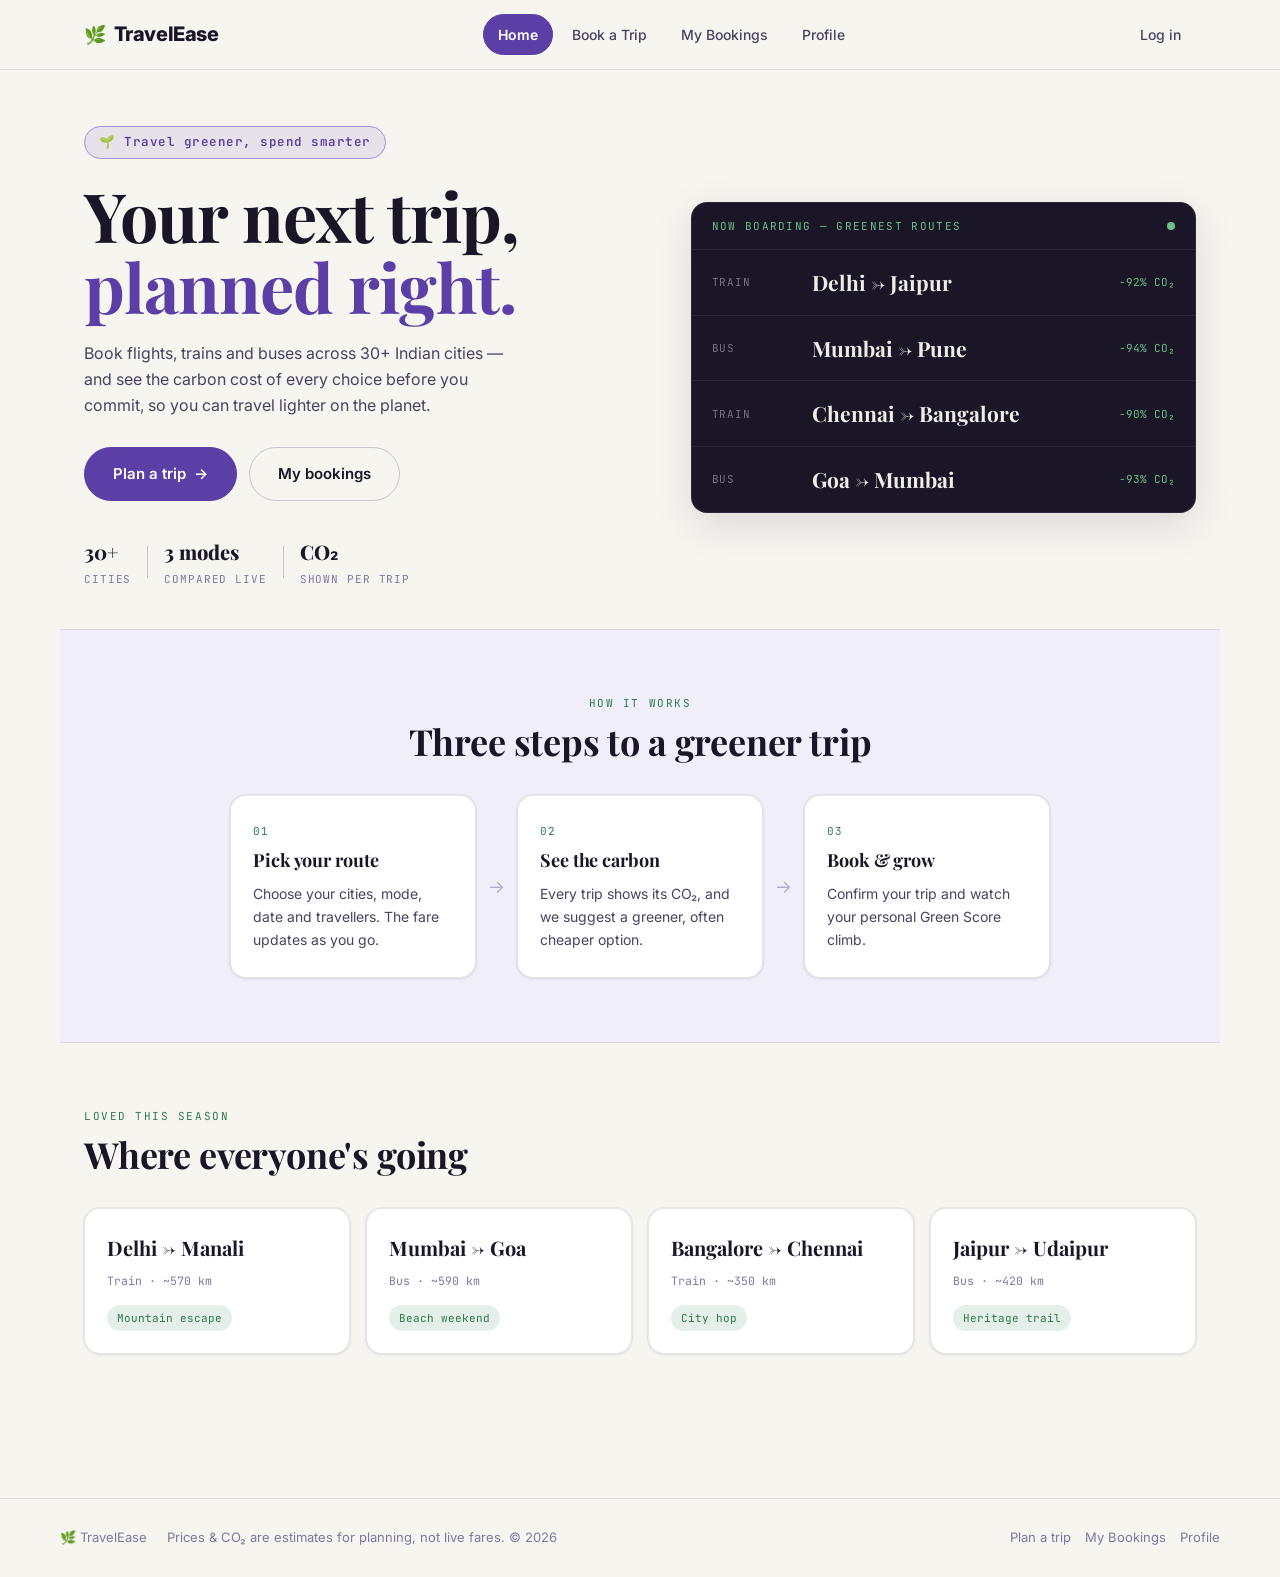
==== commit 53dffd79: "Adopt reference design system + add Carbon-Smart Advisor feature Design (copied from the reference p" ====
--- a/index.html
+++ b/index.html
@@ -1,132 +1,122 @@
 <!DOCTYPE html>
 <html lang="en">
 <head>
-  <meta charset="UTF-8" />
-  <meta name="viewport" content="width=device-width, initial-scale=1.0" />
-  <meta name="theme-color" content="#0b1f3a" />
-  <title>TravelEase · Smarter Trip Booking &amp; Fare Calculator</title>
-  <!-- set theme before paint to avoid a flash -->
-  <script>(function(){try{var t=localStorage.getItem('te.theme')||((window.matchMedia&&matchMedia('(prefers-color-scheme: dark)').matches)?'dark':'light');document.documentElement.setAttribute('data-theme',t);}catch(e){}})();</script>
-  <link rel="preconnect" href="https://fonts.googleapis.com" />
-  <link rel="preconnect" href="https://fonts.gstatic.com" crossorigin />
-  <link href="https://fonts.googleapis.com/css2?family=Sora:wght@400;500;600;700;800&family=Manrope:wght@400;500;600;700&display=swap" rel="stylesheet" />
-  <link rel="stylesheet" href="style.css" />
+<meta charset="UTF-8" />
+<meta name="viewport" content="width=device-width, initial-scale=1.0" />
+<title>TravelEase — Plan it. Price it. Travel green.</title>
+<link rel="preconnect" href="https://fonts.googleapis.com" />
+<link rel="preconnect" href="https://fonts.gstatic.com" crossorigin />
+<link href="https://fonts.googleapis.com/css2?family=Playfair+Display:ital,wght@0,700;0,800;1,700&family=Inter:wght@300;400;500;600;700&family=JetBrains+Mono:wght@500;600;700&display=swap" rel="stylesheet" />
+<link rel="stylesheet" href="style.css" />
 </head>
 <body>
-  <!-- animated aurora background -->
-  <div class="aurora" aria-hidden="true">
-    <span class="aurora__blob aurora__blob--1"></span>
-    <span class="aurora__blob aurora__blob--2"></span>
-    <span class="aurora__blob aurora__blob--3"></span>
+
+<!-- ============ HEADER ============ -->
+<header class="site-header">
+  <div class="header-inner">
+    <a class="logo" href="index.html"><span class="logo-icon">🌿</span><span class="logo-text">TravelEase</span></a>
+    <nav class="main-nav" id="mainNav">
+      <a class="nav-link" href="index.html">Home</a>
+      <a class="nav-link" href="booking.html">Book a Trip</a>
+      <a class="nav-link" href="bookings.html">My Bookings</a>
+      <a class="nav-link" href="profile.html">Profile</a>
+    </nav>
+    <div class="header-right">
+      <div id="authArea"></div>
+      <button class="nav-toggle" id="navToggle" aria-label="Menu"><span></span><span></span><span></span></button>
+    </div>
   </div>
+</header>
 
-  <!-- ===== Navbar ===== -->
-  <header class="nav" id="nav">
-    <div class="container nav__inner">
-      <a class="logo" href="index.html" aria-label="TravelEase home">
-        <span class="brand__mark" aria-hidden="true">
-          <svg viewBox="0 0 24 24" width="20" height="20" fill="none" stroke="currentColor" stroke-width="2" stroke-linecap="round" stroke-linejoin="round"><path d="M3 11l19-9-9 19-2-8-8-2z" /></svg>
-        </span>
-        <span>Travel<span class="accent">Ease</span></span>
-      </a>
-
-      <ul class="nav-links">
-        <li><a href="index.html" class="active">Home</a></li>
-        <li><a href="booking.html">Book Trip</a></li>
-        <li><a href="bookings.html">My Bookings</a></li>
-      </ul>
-
-      <div class="nav__actions">
-        <button class="btn--ghost" id="themeToggle" type="button" aria-label="Toggle colour theme">
-          <svg class="icon-sun" viewBox="0 0 24 24" width="18" height="18" fill="none" stroke="currentColor" stroke-width="2" stroke-linecap="round" stroke-linejoin="round"><circle cx="12" cy="12" r="4" /><path d="M12 2v2M12 20v2M4.9 4.9l1.4 1.4M17.7 17.7l1.4 1.4M2 12h2M20 12h2M4.9 19.1l1.4-1.4M17.7 6.3l1.4-1.4" /></svg>
-          <svg class="icon-moon" viewBox="0 0 24 24" width="18" height="18" fill="none" stroke="currentColor" stroke-width="2" stroke-linecap="round" stroke-linejoin="round"><path d="M21 12.8A9 9 0 1 1 11.2 3a7 7 0 0 0 9.8 9.8z" /></svg>
-        </button>
-        <div id="authArea"></div>
-        <button class="nav__burger" id="navBurger" type="button" aria-label="Open menu"><span></span><span></span><span></span></button>
+<main>
+  <!-- ===== Hero ===== -->
+  <section class="hero">
+    <div class="hero-inner">
+      <div class="hero-badge">🌱 Travel greener, spend smarter</div>
+      <h1 class="hero-title">Your next trip,<br /><span class="accent">planned right.</span></h1>
+      <p class="hero-sub">Book flights, trains and buses across 30+ Indian cities — and see the carbon cost of every choice before you commit, so you can travel lighter on the planet.</p>
+      <div class="hero-actions">
+        <a class="btn btn-primary btn-lg" href="booking.html"><span>Plan a trip</span><span>→</span></a>
+        <a class="btn btn-outline btn-lg" href="bookings.html">My bookings</a>
+      </div>
+      <div class="hero-stats">
+        <div class="stat"><span class="stat-val">30+</span><span class="stat-label">cities</span></div>
+        <div class="stat-divider"></div>
+        <div class="stat"><span class="stat-val">3 modes</span><span class="stat-label">compared live</span></div>
+        <div class="stat-divider"></div>
+        <div class="stat"><span class="stat-val">CO₂</span><span class="stat-label">shown per trip</span></div>
       </div>
     </div>
-  </header>
 
-  <!-- ===== Hero ===== -->
-  <section class="welcome">
-    <div class="container">
-      <span class="pill"><span class="pill__dot"></span> Live fare engine · No hidden charges</span>
-      <h1>Travel that <span class="grad-text">adds up</span>,<br />not one that adds on.</h1>
-      <p>
-        Book flights, trains and buses across 30+ Indian cities with transparent,
-        distance-based pricing. Watch your fare build in real time and manage
-        cancellations with predictable refunds — no fine-print anxiety.
-      </p>
-      <div class="hero__actions">
-        <a href="booking.html" class="btn btn--lg">Start booking</a>
-        <a href="bookings.html" class="btn btn--outline btn--lg">Manage a booking</a>
+    <!-- Boarding-style board -->
+    <div class="hero-board" aria-hidden="true">
+      <div class="board-header">
+        <span class="board-label">Now boarding — greenest routes</span>
+        <span class="board-dot"></span>
       </div>
-      <div class="stats">
-        <div class="stat"><div class="stat__num">30+</div><div class="stat__label">Cities mapped</div></div>
-        <div class="stat"><div class="stat__num">3</div><div class="stat__label">Ways to travel</div></div>
-        <div class="stat"><div class="stat__num">90%</div><div class="stat__label">Max refund</div></div>
+      <div class="board-rows">
+        <div class="board-row"><span class="board-mood">Train</span><span class="board-dest">Delhi → Jaipur</span><span class="board-status">-92% CO₂</span></div>
+        <div class="board-row"><span class="board-mood">Bus</span><span class="board-dest">Mumbai → Pune</span><span class="board-status">-94% CO₂</span></div>
+        <div class="board-row"><span class="board-mood">Train</span><span class="board-dest">Chennai → Bangalore</span><span class="board-status">-90% CO₂</span></div>
+        <div class="board-row"><span class="board-mood">Bus</span><span class="board-dest">Goa → Mumbai</span><span class="board-status">-93% CO₂</span></div>
       </div>
     </div>
   </section>
 
-  <!-- ===== Features ===== -->
-  <section class="section section--alt">
-    <div class="container">
-      <header class="section__head">
-        <span class="eyebrow">Why TravelEase</span>
-        <h2 class="section-title">Engineered for honest travel</h2>
-        <p class="section-subtitle">The small details that make a big difference on every journey.</p>
-      </header>
-      <div class="features">
-        <article class="feature reveal">
-          <div class="icon">✈️</div>
-          <h3>Three ways to travel</h3>
-          <p>Choose Flight, Train or Bus and compare fares for each mode instantly.</p>
-        </article>
-        <article class="feature reveal">
-          <div class="icon">💸</div>
-          <h3>Distance-true pricing</h3>
-          <p>Fares are computed from real city-to-city distances, so longer trips cost fairly.</p>
-        </article>
-        <article class="feature reveal">
-          <div class="icon">↩️</div>
-          <h3>Predictable refunds</h3>
-          <p>Clear time-based slabs let you estimate your refund before you cancel.</p>
-        </article>
+  <!-- ===== How it works ===== -->
+  <section class="section-tinted">
+    <div class="section-head center">
+      <p class="eyebrow">How it works</p>
+      <h2>Three steps to a greener trip</h2>
+    </div>
+    <div class="how-grid">
+      <div class="how-card">
+        <div class="how-num">01</div>
+        <h3>Pick your route</h3>
+        <p>Choose your cities, mode, date and travellers. The fare updates as you go.</p>
+      </div>
+      <div class="how-arrow">→</div>
+      <div class="how-card">
+        <div class="how-num">02</div>
+        <h3>See the carbon</h3>
+        <p>Every trip shows its CO₂, and we suggest a greener, often cheaper option.</p>
+      </div>
+      <div class="how-arrow">→</div>
+      <div class="how-card">
+        <div class="how-num">03</div>
+        <h3>Book &amp; grow</h3>
+        <p>Confirm your trip and watch your personal Green Score climb.</p>
       </div>
     </div>
   </section>
 
-  <!-- ===== Footer ===== -->
-  <footer class="footer">
-    <div class="container footer__grid">
-      <div class="footer__brand">
-        <a class="logo" href="index.html">
-          <span class="brand__mark" aria-hidden="true"><svg viewBox="0 0 24 24" width="18" height="18" fill="none" stroke="currentColor" stroke-width="2" stroke-linecap="round" stroke-linejoin="round"><path d="M3 11l19-9-9 19-2-8-8-2z" /></svg></span>
-          <span>Travel<span class="accent">Ease</span></span>
-        </a>
-        <p>Honest fares, predictable refunds and a booking flow that respects your time. Built as a front-end student project.</p>
-      </div>
-      <div class="footer__col">
-        <h4>Explore</h4>
-        <a href="index.html">Home</a>
-        <a href="booking.html">Book a trip</a>
-        <a href="bookings.html">My Bookings</a>
-        <a href="profile.html">Profile</a>
-      </div>
-      <div class="footer__col">
-        <h4>Good to know</h4>
-        <a href="booking.html">Fare calculator</a>
-        <a href="bookings.html">Cancellations</a>
-        <a href="login.html">Login / Register</a>
-      </div>
+  <!-- ===== Popular routes ===== -->
+  <section class="section">
+    <div class="section-head">
+      <p class="eyebrow">Loved this season</p>
+      <h2>Where everyone's going</h2>
     </div>
-    <div class="container footer__bar">
-      <span>© <span id="year"></span> TravelEase. A student project.</span>
-      <span>Built with HTML · CSS · Vanilla JS</span>
+    <div class="card-row">
+      <div class="trip-card"><div class="route">Delhi → Manali</div><div class="meta">Train · ~570 km</div><span class="card-tag">Mountain escape</span></div>
+      <div class="trip-card"><div class="route">Mumbai → Goa</div><div class="meta">Bus · ~590 km</div><span class="card-tag">Beach weekend</span></div>
+      <div class="trip-card"><div class="route">Bangalore → Chennai</div><div class="meta">Train · ~350 km</div><span class="card-tag">City hop</span></div>
+      <div class="trip-card"><div class="route">Jaipur → Udaipur</div><div class="meta">Bus · ~420 km</div><span class="card-tag">Heritage trail</span></div>
     </div>
-  </footer>
+  </section>
+</main>
 
-  <script src="auth.js"></script>
+<footer class="site-footer">
+  <div class="footer-inner">
+    <span class="logo-text">🌿 TravelEase</span>
+    <p>Prices &amp; CO₂ are estimates for planning, not live fares. © <span id="year"></span></p>
+    <div class="footer-links">
+      <a href="booking.html">Plan a trip</a>
+      <a href="bookings.html">My Bookings</a>
+      <a href="profile.html">Profile</a>
+    </div>
+  </div>
+</footer>
+
+<script src="auth.js"></script>
 </body>
 </html>
--- a/style.css
+++ b/style.css
@@ -1,77 +1,66 @@
-/* =====================================================================
-   TravelEase — design system adapted from the Voyago reference.
-   Navy + teal/sky palette, Sora/Manrope type, aurora background,
-   pill buttons, glassy nav, light & dark themes.
-   ===================================================================== */
-
-/* ---------- 1. Design tokens & theme ---------- */
+/* =====================================================
+   TravelEase — design copied from the reference project
+   Palette: forest green + deep violet, cream surfaces.
+   Fonts: Playfair Display (display), Inter (body),
+          JetBrains Mono (numbers/labels).
+   Plus Carbon-Smart Advisor styles at the bottom.
+   ===================================================== */
+
+/* ---------- Design tokens ---------- */
 :root {
-  /* Royal violet + indigo primary, pink accent, on light surfaces */
-  --navy-900: #1a1535;  /* deep violet (footer/headings backdrop) */
-  --navy-800: #251d4a;
-  --teal-500: #8b5cf6;  /* primary brand violet */
-  --teal-400: #a78bfa;  /* lighter violet */
-  --sky-500: #6366f1;   /* indigo */
-  --coral-500: #f43f5e; /* danger / cancel (rose) */
-  --coral-400: #fb7185;
-  --amber-400: #ec4899; /* pink accent */
-
-  --grad-primary: linear-gradient(135deg, #8b5cf6 0%, #6366f1 100%);
-  --grad-hero: linear-gradient(120deg, #a78bfa 0%, #8b5cf6 45%, #ec4899 100%);
-  --grad-warm: linear-gradient(135deg, #fb7185 0%, #f43f5e 100%);
-
-  /* Light theme surfaces (white / light lavender) */
-  --bg: #f7f6fc;
-  --bg-soft: #fbfaff;
-  --surface: #ffffff;
-  --surface-2: #f3f1fb;
-  --glass: rgba(255, 255, 255, 0.7);
-  --glass-brd: rgba(255, 255, 255, 0.7);
-
-  --text: #1e1b33;
-  --text-soft: #5b5878;
-  --text-mut: #908daa;
-  --line: #e8e5f3;
-
-  --ring: rgba(139, 92, 246, 0.32);
-  --shadow-sm: 0 2px 8px rgba(16, 42, 77, 0.06);
-  --shadow-md: 0 14px 40px -18px rgba(16, 42, 77, 0.32);
-  --shadow-lg: 0 30px 70px -28px rgba(16, 42, 77, 0.45);
-
-  --r-sm: 10px;
-  --r-md: 16px;
-  --r-lg: 24px;
-  --r-xl: 34px;
-
-  --maxw: 1100px;
-  --ease: cubic-bezier(.22, 1, .36, 1);
-  --t: .35s var(--ease);
-
-  --font-display: 'Sora', system-ui, sans-serif;
-  --font-body: 'Manrope', system-ui, sans-serif;
-}
-
-[data-theme="dark"] {
-  --bg: #100b22;
-  --bg-soft: #16102e;
-  --surface: #1c1640;
-  --surface-2: #241c52;
-  --glass: rgba(28, 22, 64, 0.6);
-  --glass-brd: rgba(160, 140, 220, 0.16);
-
-  --text: #f1eeff;
-  --text-soft: #c2bce0;
-  --text-mut: #8f87b8;
-  --line: #2e2658;
-
-  --shadow-sm: 0 2px 10px rgba(0, 0, 0, 0.35);
-  --shadow-md: 0 18px 46px -18px rgba(0, 0, 0, 0.6);
-  --shadow-lg: 0 34px 80px -30px rgba(0, 0, 0, 0.7);
-}
-
-/* ---------- 2. Base & reset ---------- */
+  --bg:          #F7F5F0;
+  --bg-soft:     #EFEDE6;
+  --bg-deep:     #1A1628;
+
+  --panel:       #FFFFFF;
+  --panel-tint:  #F0EEF8;
+  --panel-green: #EBF5EE;
+
+  --border:        rgba(60, 50, 90, 0.12);
+  --border-strong: rgba(60, 50, 90, 0.24);
+
+  --text:       #1A1628;
+  --text-mid:   #4A4260;
+  --text-dim:   #7E78A0;
+  --text-faint: #B2ADCB;
+
+  --green:       #2C7A4B;
+  --green-mid:   #3D9960;
+  --green-light: #6DBF87;
+  --green-soft:  rgba(44, 122, 75, 0.12);
+  --green-glow:  rgba(44, 122, 75, 0.25);
+
+  --violet:      #5B3FA6;
+  --violet-mid:  #7A5CC4;
+  --violet-light:#A68FE0;
+  --violet-soft: rgba(91, 63, 166, 0.10);
+  --violet-glow: rgba(91, 63, 166, 0.25);
+
+  --amber:       #C9891A;
+  --amber-soft:  rgba(201, 137, 26, 0.12);
+  --rust:        #C0442A;
+  --rust-soft:   rgba(192, 68, 42, 0.10);
+  --teal:        #1E8A79;
+  --teal-soft:   rgba(30, 138, 121, 0.10);
+
+  --font-display: "Playfair Display", Georgia, serif;
+  --font-body:    "Inter", "Helvetica Neue", Arial, sans-serif;
+  --font-mono:    "JetBrains Mono", "Courier New", monospace;
+
+  --radius:    16px;
+  --radius-sm: 10px;
+  --radius-xs: 6px;
+  --container: 1160px;
+
+  --shadow-sm: 0 1px 4px rgba(26,22,40,0.06), 0 0 0 1px rgba(26,22,40,0.05);
+  --shadow:    0 4px 16px rgba(26,22,40,0.08), 0 0 0 1px rgba(26,22,40,0.05);
+  --shadow-lg: 0 12px 40px rgba(26,22,40,0.12);
+
+  --ease: cubic-bezier(0.22, 1, 0.36, 1);
+}
+
+/* ---------- Base & typography ---------- */
 *, *::before, *::after { box-sizing: border-box; }
-
 html { scroll-behavior: smooth; }
 
 body {
@@ -79,569 +68,311 @@
   min-height: 100vh;
   display: flex;
   flex-direction: column;
+  background: var(--bg);
+  color: var(--text);
   font-family: var(--font-body);
-  color: var(--text);
-  background: var(--bg);
+  font-size: 15px;
   line-height: 1.65;
-  overflow-x: hidden;
-  transition: background var(--t), color var(--t);
-}
-
-h1, h2, h3, h4 {
-  font-family: var(--font-display);
-  line-height: 1.14;
-  margin: 0;
-  letter-spacing: -0.02em;
-}
-p { margin: 0; }
-a { color: inherit; text-decoration: none; }
-svg { display: block; }
-button { font-family: inherit; cursor: pointer; border: none; background: none; color: inherit; }
-input, select, textarea { font-family: inherit; }
-ul { margin: 0; padding: 0; list-style: none; }
-::selection { background: var(--teal-400); color: #ffffff; }
-
-.hidden { display: none !important; }
-
-/* ---------- Aurora background ---------- */
-.aurora { position: fixed; inset: 0; z-index: -1; overflow: hidden; pointer-events: none; }
-.aurora__blob {
-  position: absolute;
-  width: 46vmax;
-  height: 46vmax;
-  border-radius: 50%;
-  filter: blur(80px);
-  opacity: 0.5;
-  animation: drift 26s ease-in-out infinite alternate;
-}
-.aurora__blob--1 { background: #a78bfa; top: -16vmax; left: -10vmax; }
-.aurora__blob--2 { background: #6366f1; bottom: -18vmax; right: -8vmax; animation-delay: -8s; }
-.aurora__blob--3 { background: #ec4899; top: 30%; left: 55%; opacity: 0.3; animation-delay: -14s; }
-[data-theme="dark"] .aurora__blob { opacity: 0.3; }
-
-@keyframes drift {
-  0% { transform: translate(0, 0) scale(1); }
-  100% { transform: translate(6vmax, 4vmax) scale(1.18); }
-}
-
-/* ---------- 3. Layout helpers ---------- */
-.container { width: min(100% - 2.4rem, var(--maxw)); margin-inline: auto; }
-.container--narrow { max-width: 760px; }
-
-.section { padding: clamp(3.4rem, 7vw, 6rem) 0; position: relative; }
-.section--alt { background: var(--bg-soft); }
-
-.section__head { text-align: center; max-width: 640px; margin: 0 auto clamp(2.2rem, 5vw, 3.2rem); }
-.eyebrow {
-  display: inline-block;
+  -webkit-font-smoothing: antialiased;
+  -moz-osx-font-smoothing: grayscale;
+}
+
+h1, h2, h3, h4, h5 {
   font-family: var(--font-display);
   font-weight: 700;
-  font-size: 0.74rem;
-  letter-spacing: 0.18em;
-  text-transform: uppercase;
-  color: var(--teal-500);
-  margin-bottom: 0.8rem;
-}
-.section-title, .section__title {
-  font-size: clamp(1.7rem, 4vw, 2.5rem);
-  font-weight: 800;
-}
-.section-subtitle, .section__sub {
-  margin-top: 0.9rem;
-  color: var(--text-soft);
-  font-size: 1.04rem;
-  text-align: center;
-}
-
-.grad-text {
-  background: var(--grad-hero);
-  -webkit-background-clip: text;
-  background-clip: text;
-  color: transparent;
-}
-
-/* ---------- 4. Buttons ---------- */
-.btn {
-  --pad: 0.78rem 1.5rem;
-  display: inline-flex;
-  align-items: center;
-  justify-content: center;
-  gap: 0.55rem;
-  padding: var(--pad);
-  border-radius: 999px;
-  font-family: var(--font-display);
-  font-weight: 600;
-  font-size: 0.95rem;
-  letter-spacing: -0.01em;
-  transition: transform .25s var(--ease), box-shadow var(--t), background var(--t), color var(--t);
-  white-space: nowrap;
-}
-.btn:active { transform: translateY(1px) scale(.99); }
-.btn--lg, .btn-lg { --pad: 1rem 1.9rem; font-size: 1rem; }
+  margin: 0;
+  line-height: 1.2;
+  letter-spacing: -0.005em;
+}
+p { margin: 0; }
+button { font-family: inherit; cursor: pointer; }
+input, select, textarea { font-family: var(--font-body); }
+a { color: inherit; text-decoration: none; }
+ul { margin: 0; padding: 0; }
+
+@media (prefers-reduced-motion: reduce) {
+  *, *::before, *::after { animation-duration: 0.001ms !important; transition-duration: 0.001ms !important; }
+}
+
+.hidden { display: none !important; }
+
+/* ---------- Layout ---------- */
+main { flex: 1; width: 100%; max-width: var(--container); margin: 0 auto; padding: 0 24px 80px; }
+.section { padding: 64px 0; }
+.section-tinted { background: var(--panel-tint); margin: 0 -24px; padding: 64px 24px; border-top: 1px solid var(--border); border-bottom: 1px solid var(--border); }
+
+.section-head { margin-bottom: 32px; }
+.section-head.center { text-align: center; }
+.section-head h2 { font-size: clamp(26px, 4vw, 36px); margin-top: 6px; }
+
+.eyebrow { display: block; font-family: var(--font-mono); font-size: 11px; letter-spacing: 0.14em; text-transform: uppercase; color: var(--green); margin: 0 0 8px; }
+.accent { color: var(--violet); }
+
+.page-head { padding: 52px 0 32px; }
+.page-head h1 { font-size: clamp(32px, 5vw, 52px); letter-spacing: -0.01em; }
+.page-sub { color: var(--text-mid); margin-top: 10px; max-width: 560px; font-size: 16px; }
+
+/* ---------- Header / Nav ---------- */
+.site-header {
+  position: sticky; top: 0; z-index: 100;
+  background: rgba(247, 245, 240, 0.92);
+  backdrop-filter: blur(10px); -webkit-backdrop-filter: blur(10px);
+  border-bottom: 1px solid var(--border);
+}
+.header-inner { max-width: var(--container); margin: 0 auto; padding: 14px 24px; display: flex; align-items: center; justify-content: space-between; gap: 16px; }
+
+.logo { display: flex; align-items: center; gap: 8px; font-family: var(--font-body); font-size: 20px; font-weight: 800; letter-spacing: -0.02em; color: var(--text); }
+.logo-icon { font-size: 18px; }
+
+.main-nav { display: flex; gap: 4px; }
+.nav-link { background: none; border: 1px solid transparent; color: var(--text-mid); font-size: 14px; font-weight: 500; padding: 8px 14px; border-radius: 999px; transition: all 0.15s ease; }
+.nav-link:hover { color: var(--text); background: var(--panel); border-color: var(--border); }
+.nav-link.active { background: var(--violet); color: #fff; border-color: var(--violet); font-weight: 600; }
+
+.header-right { display: flex; align-items: center; gap: 12px; }
+#authArea { display: flex; align-items: center; gap: 12px; }
+.user-greeting { font-family: var(--font-mono); font-size: 12px; color: var(--text-dim); }
+.avatar-sm { width: 38px; height: 38px; border-radius: 50%; background: linear-gradient(135deg, var(--violet), var(--green)); color: #fff; display: flex; align-items: center; justify-content: center; font-family: var(--font-display); font-weight: 800; font-size: 15px; transition: transform 0.15s ease; }
+.avatar-sm:hover { transform: scale(1.06); }
+.logout-btn { white-space: nowrap; cursor: pointer; }
+
+.nav-toggle { display: none; flex-direction: column; gap: 5px; background: none; border: none; padding: 6px; }
+.nav-toggle span { width: 22px; height: 2px; background: var(--text); border-radius: 2px; }
+
+/* ---------- Footer ---------- */
+.site-footer { border-top: 1px solid var(--border); padding: 28px 24px; color: var(--text-dim); font-size: 13px; }
+.footer-inner { max-width: var(--container); margin: 0 auto; display: flex; align-items: center; gap: 20px; flex-wrap: wrap; }
+.footer-links { display: flex; gap: 14px; margin-left: auto; }
+.footer-links a:hover { color: var(--violet); }
+
+/* ---------- Buttons ---------- */
+.btn { display: inline-flex; align-items: center; justify-content: center; gap: 8px; border-radius: 999px; padding: 11px 22px; font-size: 14px; font-weight: 600; border: 1.5px solid transparent; cursor: pointer; transition: transform 0.12s ease, box-shadow 0.12s ease, background 0.15s ease; white-space: nowrap; }
+.btn:active { transform: scale(0.97); }
+.btn-lg { padding: 14px 28px; font-size: 15px; }
+.btn-sm { padding: 7px 14px; font-size: 13px; }
 .btn-block { width: 100%; }
-.btn-sm { --pad: 0.55rem 1.1rem; font-size: 0.86rem; }
-
-.btn,
-.btn-primary {
-  background: var(--grad-primary);
-  color: #ffffff;
-  box-shadow: 0 12px 26px -10px rgba(139, 92, 246, 0.7);
-}
-.btn:hover,
-.btn-primary:hover { transform: translateY(-2px); box-shadow: 0 18px 34px -10px rgba(139, 92, 246, 0.8); }
-
-.btn-danger {
-  background: var(--grad-warm);
-  color: #ffffff;
-  box-shadow: 0 12px 26px -12px rgba(244, 63, 94, 0.8);
-}
-.btn-danger:hover { transform: translateY(-2px); }
-
-.btn--outline {
-  background: transparent;
-  border: 1.5px solid var(--line);
-  color: var(--text);
-  box-shadow: none;
-}
-.btn--outline:hover { border-color: var(--teal-500); color: var(--teal-500); }
-
-.btn-group { display: flex; gap: 0.9rem; flex-wrap: wrap; }
-
-/* Ghost / theme-toggle button */
-.btn--ghost {
-  background: var(--surface-2);
-  color: var(--text-soft);
-  width: 42px;
-  height: 42px;
-  border-radius: 50%;
-  display: grid;
-  place-items: center;
-  transition: color var(--t), transform var(--t);
-}
-.btn--ghost:hover { color: var(--teal-500); transform: translateY(-2px); }
-.icon-moon { display: none; }
-[data-theme="dark"] .icon-sun { display: none; }
-[data-theme="dark"] .icon-moon { display: block; }
-
-/* ---------- 5. Navbar ---------- */
-.nav, .header {
-  position: sticky;
-  top: 0;
-  z-index: 100;
-  backdrop-filter: blur(14px);
-  -webkit-backdrop-filter: blur(14px);
-  background: var(--glass);
-  border-bottom: 1px solid transparent;
-  transition: background var(--t), border-color var(--t), box-shadow var(--t);
-}
-.nav.is-scrolled, .header.is-scrolled { border-bottom-color: var(--line); box-shadow: var(--shadow-sm); }
-
-.nav__inner {
-  display: flex;
-  align-items: center;
-  gap: 1rem;
-  height: 72px;
-}
-
-/* brand / logo: top-left */
-.logo {
-  display: inline-flex;
-  align-items: center;
-  gap: 0.6rem;
-  font-family: var(--font-display);
-  font-weight: 800;
-  font-size: 1.25rem;
-  letter-spacing: -0.02em;
-  margin-right: auto; /* keeps the logo in the top-left corner */
-}
-.brand__mark {
-  display: grid;
-  place-items: center;
-  width: 38px;
-  height: 38px;
-  border-radius: 12px;
-  background: var(--grad-primary);
-  color: #ffffff;
-  box-shadow: 0 8px 18px -8px rgba(139, 92, 246, 0.8);
-}
-.logo .accent { color: var(--teal-500); }
-
-.nav-links { display: flex; align-items: center; gap: 0.35rem; }
-.nav-links a {
-  padding: 0.5rem 0.95rem;
-  border-radius: 999px;
-  font-weight: 600;
-  font-size: 0.94rem;
-  color: var(--text-soft);
-  transition: color var(--t), background var(--t);
-}
-.nav-links a:hover { color: var(--text); background: var(--surface-2); }
-.nav-links a.active { color: var(--teal-500); background: color-mix(in srgb, var(--teal-500) 12%, transparent); }
-
-.nav__actions { display: flex; align-items: center; gap: 0.7rem; }
-
-/* auth area in the top-right corner */
-#authArea { display: flex; align-items: center; gap: 0.7rem; }
-
-/* round profile avatar */
-.avatar {
-  width: 40px;
-  height: 40px;
-  border-radius: 50%;
-  display: grid;
-  place-items: center;
-  background: var(--grad-hero);
-  color: #fff;
-  font-family: var(--font-display);
-  font-weight: 800;
-  font-size: 1rem;
-  box-shadow: 0 8px 18px -8px rgba(99, 102, 241, 0.8);
-  transition: transform 0.2s var(--ease);
-}
-.avatar:hover { transform: scale(1.08); }
-
-.nav-logout {
-  padding: 0.5rem 1.1rem;
-  border-radius: 999px;
-  font-weight: 700;
-  font-size: 0.9rem;
-  border: 1.5px solid var(--line);
-  color: var(--text);
-  transition: border-color var(--t), color var(--t), transform var(--t);
-}
-.nav-logout:hover { border-color: var(--teal-500); color: var(--teal-500); transform: translateY(-2px); }
-
-/* mobile menu toggle */
-.nav__burger { display: none; flex-direction: column; gap: 5px; padding: 8px; }
-.nav__burger span { width: 22px; height: 2px; background: var(--text); border-radius: 2px; transition: transform .3s var(--ease), opacity .3s; }
-.nav__burger.is-open span:nth-child(1) { transform: translateY(7px) rotate(45deg); }
-.nav__burger.is-open span:nth-child(2) { opacity: 0; }
-.nav__burger.is-open span:nth-child(3) { transform: translateY(-7px) rotate(-45deg); }
-
-/* ---------- 6. Hero ---------- */
-.welcome { padding: clamp(3rem, 7vw, 5.5rem) 0 clamp(2.5rem, 5vw, 4rem); text-align: center; }
-.welcome .container { max-width: 760px; }
-
-.pill {
-  display: inline-flex; align-items: center; gap: 0.5rem;
-  padding: 0.42rem 0.95rem;
-  border-radius: 999px;
-  background: var(--glass);
-  border: 1px solid var(--glass-brd);
-  backdrop-filter: blur(8px);
-  font-size: 0.82rem; font-weight: 600; color: var(--text-soft);
-  box-shadow: var(--shadow-sm);
-  margin-bottom: 1.2rem;
-}
-.pill__dot { width: 8px; height: 8px; border-radius: 50%; background: var(--teal-500); animation: pulse 2s infinite; }
-@keyframes pulse {
-  0% { box-shadow: 0 0 0 0 rgba(139, 92, 246, 0.6); }
-  70% { box-shadow: 0 0 0 10px rgba(139, 92, 246, 0); }
-  100% { box-shadow: 0 0 0 0 rgba(139, 92, 246, 0); }
-}
-
-.welcome h1 { font-size: clamp(2.2rem, 5.4vw, 3.4rem); font-weight: 800; margin-bottom: 1rem; }
-.welcome p { color: var(--text-soft); font-size: 1.1rem; max-width: 56ch; margin: 0 auto 1.8rem; }
-.hero__actions { display: flex; gap: 0.9rem; justify-content: center; flex-wrap: wrap; margin-bottom: 2.4rem; }
-
-.stats { display: flex; gap: clamp(1.4rem, 4vw, 3rem); justify-content: center; }
-.stat__num { font-family: var(--font-display); font-weight: 800; font-size: clamp(1.6rem, 3vw, 2.1rem); background: var(--grad-hero); -webkit-background-clip: text; background-clip: text; color: transparent; }
-.stat__label { font-size: 0.84rem; color: var(--text-mut); font-weight: 600; }
-
-/* ---------- 7. Cards ---------- */
-.card {
-  background: var(--surface);
-  border: 1px solid var(--line);
-  border-radius: var(--r-lg);
-  box-shadow: var(--shadow-md);
-  padding: clamp(1.5rem, 3vw, 2.2rem);
-}
-.card-narrow { max-width: 480px; margin: 0 auto; }
-
-/* ---------- 8. Feature cards ---------- */
-.features { display: grid; grid-template-columns: repeat(3, 1fr); gap: 1.2rem; }
-.feature {
-  background: var(--surface);
-  border: 1px solid var(--line);
-  border-radius: var(--r-lg);
-  padding: 1.8rem 1.6rem;
-  text-align: left;
-  transition: transform var(--t), box-shadow var(--t), border-color var(--t);
-}
-.feature:hover {
-  transform: translateY(-6px);
-  box-shadow: var(--shadow-lg);
-  border-color: color-mix(in srgb, var(--teal-500) 40%, var(--line));
-}
-.feature .icon {
-  width: 54px; height: 54px;
-  display: grid; place-items: center;
-  font-size: 1.5rem;
-  border-radius: 16px;
-  background: var(--surface-2);
-  margin-bottom: 1rem;
-  transition: transform var(--t);
-}
-.feature:hover .icon { transform: scale(1.1) rotate(-6deg); }
-.feature h3 { font-size: 1.12rem; margin-bottom: 0.5rem; }
-.feature p { color: var(--text-soft); font-size: 0.94rem; }
-
-/* ---------- 9. Forms ---------- */
-.form-row { display: grid; grid-template-columns: 1fr 1fr; gap: 1.1rem; }
-
-.form-group { margin-bottom: 1.1rem; }
-.form-group label {
-  display: block;
-  font-weight: 700;
-  font-size: 0.86rem;
-  margin-bottom: 0.5rem;
-  color: var(--text-soft);
-}
-.form-group input,
-.form-group select,
-.form-group textarea {
-  width: 100%;
-  padding: 0.9rem 1rem;
-  border: 1.5px solid var(--line);
-  border-radius: var(--r-md);
-  background: var(--surface);
-  color: var(--text);
-  font-size: 0.98rem;
-  transition: border-color var(--t), box-shadow var(--t), background var(--t);
-}
-.form-group textarea { resize: vertical; }
-.form-group input::placeholder,
-.form-group textarea::placeholder { color: var(--text-mut); }
-.form-group input:focus,
-.form-group select:focus,
-.form-group textarea:focus {
-  outline: none;
-  border-color: var(--teal-500);
-  box-shadow: 0 0 0 4px var(--ring);
-}
-.form-group input:disabled {
-  background: var(--surface-2);
-  color: var(--text-mut);
-  cursor: not-allowed;
-}
-.form-group select { appearance: none; cursor: pointer;
-  background-image: url("data:image/svg+xml,%3Csvg xmlns='http://www.w3.org/2000/svg' width='18' height='18' fill='none' stroke='%238094aa' stroke-width='2' stroke-linecap='round'%3E%3Cpath d='M5 7l5 5 5-5'/%3E%3C/svg%3E");
-  background-repeat: no-repeat; background-position: right 1rem center; padding-right: 2.6rem;
-}
-
-/* ---------- 10. Transport mode selector ---------- */
-.mode-selector { display: grid; grid-template-columns: repeat(3, 1fr); gap: 0.9rem; margin-bottom: 1.6rem; }
-.mode-option input { display: none; }
-.mode-option label {
-  display: block;
-  text-align: center;
-  padding: 1.1rem 0.8rem;
-  border: 1.5px solid var(--line);
-  border-radius: var(--r-md);
-  background: var(--surface-2);
-  cursor: pointer;
-  font-weight: 700;
-  color: var(--text-soft);
-  transition: all 0.25s var(--ease);
-}
-.mode-option label .mode-icon { display: block; font-size: 26px; margin-bottom: 4px; }
-.mode-option label:hover { border-color: var(--teal-500); transform: translateY(-2px); }
-.mode-option input:checked + label {
-  border-color: transparent;
-  background: var(--grad-primary);
-  color: #ffffff;
-  box-shadow: 0 12px 26px -14px rgba(139, 92, 246, 0.8);
-}
-
-/* ---------- 11. Fare box ---------- */
-.fare-box {
-  display: flex;
-  justify-content: space-between;
-  align-items: center;
-  background: var(--surface-2);
-  border: 1px dashed color-mix(in srgb, var(--teal-500) 50%, var(--line));
-  border-radius: var(--r-md);
-  padding: 1rem 1.2rem;
-  margin: 0.4rem 0 1.4rem;
-  font-size: 1rem;
-  font-weight: 600;
-  color: var(--text-soft);
-}
-.fare-box strong {
-  font-family: var(--font-display);
-  font-size: 1.6rem;
-  background: var(--grad-hero);
-  -webkit-background-clip: text;
-  background-clip: text;
-  color: transparent;
-}
-
-/* ---------- 12. Auth tabs ---------- */
-.auth-tabs {
-  position: relative;
-  display: grid;
-  grid-template-columns: 1fr 1fr;
-  background: var(--surface-2);
-  border-radius: 999px;
-  padding: 5px;
-  margin-bottom: 1.6rem;
-}
-.auth-tab {
-  text-align: center;
-  padding: 0.65rem;
-  border-radius: 999px;
-  font-weight: 700;
-  font-size: 0.92rem;
-  color: var(--text-soft);
-  transition: color var(--t), background var(--t);
-}
-.auth-tab.active { background: var(--grad-primary); color: #ffffff; }
-
-/* ---------- 13. Profile ---------- */
-.profile-head { text-align: center; margin-bottom: 1.6rem; }
-.avatar-lg {
-  width: 92px; height: 92px;
-  border-radius: 50%;
-  margin: 0 auto 0.8rem;
-  background: var(--grad-hero);
-  color: #fff;
-  font-family: var(--font-display);
-  font-size: 38px;
-  font-weight: 800;
-  display: grid;
-  place-items: center;
-  box-shadow: var(--shadow-md);
-}
-.profile-head h3 { font-size: 1.25rem; }
-.profile-head p { color: var(--text-mut); font-size: 0.9rem; }
-
-/* ---------- 14. Booking list ---------- */
-.booking-item {
-  background: var(--surface);
-  border: 1px solid var(--line);
-  border-left: 5px solid var(--teal-500);
-  border-radius: var(--r-md);
-  padding: 1.4rem 1.5rem;
-  margin-bottom: 1.1rem;
-  box-shadow: var(--shadow-sm);
-  transition: transform 0.2s var(--ease), box-shadow var(--t);
-  animation: rise .45s var(--ease) both;
-}
-.booking-item:hover { transform: translateY(-3px); box-shadow: var(--shadow-md); }
-.booking-item.cancelled { border-left-color: var(--coral-500); opacity: 0.85; }
-
-.booking-head { display: flex; justify-content: space-between; align-items: center; gap: 0.8rem; flex-wrap: wrap; margin-bottom: 0.9rem; }
-.booking-head h3 { font-size: 1.15rem; }
-
-.badge {
-  font-size: 0.72rem;
-  font-weight: 800;
-  padding: 0.3rem 0.8rem;
-  border-radius: 999px;
-  text-transform: uppercase;
-  letter-spacing: 0.04em;
-  background: color-mix(in srgb, #22c55e 16%, transparent);
-  color: #16a34a;
-}
-.badge.cancelled { background: color-mix(in srgb, var(--coral-500) 16%, transparent); color: var(--coral-500); }
-
-.booking-grid {
-  display: grid;
-  grid-template-columns: repeat(auto-fit, minmax(130px, 1fr));
-  gap: 0.7rem 1.2rem;
-  font-size: 0.95rem;
-}
-.booking-grid div span { display: block; font-size: 0.7rem; text-transform: uppercase; letter-spacing: 0.05em; color: var(--text-mut); }
-.booking-grid div strong, .booking-grid div { color: var(--text); }
-
-.booking-footer {
-  margin-top: 1.1rem;
-  padding-top: 1.1rem;
-  border-top: 1px dashed var(--line);
-  display: flex;
-  align-items: center;
-  justify-content: space-between;
-  gap: 0.8rem;
-  flex-wrap: wrap;
-}
-.refund-note { font-size: 0.85rem; font-weight: 700; color: var(--teal-500); }
-
-/* ---------- 15. Misc ---------- */
-.empty-note {
-  text-align: center;
-  color: var(--text-mut);
-  font-style: italic;
-  background: var(--surface);
-  border: 1px dashed var(--line);
-  border-radius: var(--r-md);
-  padding: 2rem 1rem;
-}
-
-/* ---------- 16. Footer ---------- */
-.footer {
-  background: var(--navy-900);
-  color: #cfe0f2;
-  padding: clamp(2.6rem, 5vw, 3.6rem) 0 1.4rem;
-  margin-top: auto;
-}
-[data-theme="dark"] .footer { background: #04101f; border-top: 1px solid var(--line); }
-.footer__grid {
-  display: grid;
-  grid-template-columns: 1.7fr 1fr 1fr;
-  gap: 2rem;
-  padding-bottom: 2rem;
-  border-bottom: 1px solid rgba(255, 255, 255, 0.1);
-}
-.footer .logo { color: #fff; margin-bottom: 0.9rem; }
-.footer__brand p { color: #9db4cf; font-size: 0.92rem; max-width: 38ch; }
-.footer__col h4 { color: #fff; font-size: 0.95rem; margin-bottom: 0.9rem; }
-.footer__col a { display: block; color: #9db4cf; font-size: 0.9rem; padding: 0.28rem 0; transition: color var(--t), padding-left var(--t); }
-.footer__col a:hover { color: #fff; padding-left: 4px; }
-.footer__bar {
-  display: flex;
-  justify-content: space-between;
-  gap: 1rem;
-  flex-wrap: wrap;
-  padding-top: 1.4rem;
-  font-size: 0.82rem;
-  color: #7d96b3;
-}
-
-/* ---------- 17. Reveal-on-scroll ---------- */
-.reveal { opacity: 0; transform: translateY(26px); transition: opacity .7s var(--ease), transform .7s var(--ease); }
-.reveal.is-in { opacity: 1; transform: none; }
-.reveal:nth-child(2) { transition-delay: .08s; }
-.reveal:nth-child(3) { transition-delay: .16s; }
-@keyframes rise { from { opacity: 0; transform: translateY(12px); } to { opacity: 1; transform: none; } }
-
-@media (prefers-reduced-motion: reduce) {
-  *, *::before, *::after { animation-duration: .001ms !important; animation-iteration-count: 1 !important; transition-duration: .001ms !important; scroll-behavior: auto !important; }
-  .reveal { opacity: 1; transform: none; }
-}
-
-/* ---------- 18. Responsive ---------- */
+.btn-primary { background: var(--violet); color: #fff; border-color: var(--violet); }
+.btn-primary:hover { background: var(--violet-mid); box-shadow: 0 4px 16px var(--violet-glow); }
+.btn-green { background: var(--green); color: #fff; border-color: var(--green); }
+.btn-green:hover { background: var(--green-mid); box-shadow: 0 4px 16px var(--green-glow); }
+.btn-outline { background: transparent; color: var(--text); border-color: var(--border-strong); }
+.btn-outline:hover { border-color: var(--violet); color: var(--violet); }
+.btn-secondary { background: var(--panel); color: var(--text); border-color: var(--border); box-shadow: var(--shadow-sm); }
+.btn-secondary:hover { border-color: var(--border-strong); }
+.btn-danger { background: var(--rust); color: #fff; border-color: var(--rust); }
+.btn-danger:hover { opacity: 0.88; }
+.btn[disabled] { opacity: 0.45; cursor: not-allowed; }
+
+/* ---------- Form fields ---------- */
+.field { display: flex; flex-direction: column; gap: 6px; position: relative; }
+.field-label { font-size: 13px; font-weight: 500; color: var(--text-mid); }
+.req { color: var(--rust); margin-left: 2px; font-weight: 700; }
+.field-hint { font-size: 12px; color: var(--text-faint); margin-top: 2px; }
+.field-error { color: var(--rust); font-size: 13px; min-height: 18px; }
+.field input, .field select, .field textarea {
+  background: var(--panel); border: 1.5px solid var(--border); color: var(--text);
+  border-radius: var(--radius-sm); padding: 11px 14px; font-size: 14.5px; width: 100%;
+  transition: border-color 0.15s ease, box-shadow 0.15s ease;
+}
+.field textarea { resize: vertical; }
+.field input:focus, .field select:focus, .field textarea:focus { outline: none; border-color: var(--violet); box-shadow: 0 0 0 3px var(--violet-soft); }
+.field input::placeholder, .field textarea::placeholder { color: var(--text-faint); }
+.field input:disabled { background: var(--bg-soft); color: var(--text-dim); cursor: not-allowed; }
+
+.form-grid { display: grid; grid-template-columns: repeat(auto-fit, minmax(220px, 1fr)); gap: 18px; margin-bottom: 22px; }
+.form-stack { display: flex; flex-direction: column; gap: 14px; margin-bottom: 16px; }
+
+/* Number stepper */
+.number-input-wrap { display: flex; align-items: center; border: 1.5px solid var(--border); border-radius: var(--radius-sm); background: var(--panel); overflow: hidden; }
+.number-input-wrap:focus-within { border-color: var(--violet); box-shadow: 0 0 0 3px var(--violet-soft); }
+.num-btn { background: none; border: none; padding: 10px 14px; font-size: 16px; color: var(--text-mid); transition: background 0.1s ease, color 0.1s ease; }
+.num-btn:hover { background: var(--bg-soft); color: var(--violet); }
+.number-input-wrap input { border: none !important; border-radius: 0 !important; text-align: center; box-shadow: none !important; flex: 1; min-width: 40px; padding: 10px 4px !important; font-family: var(--font-mono); font-weight: 600; font-size: 15px !important; }
+
+/* ---------- Cards ---------- */
+.card { background: var(--panel); border: 1px solid var(--border); border-radius: var(--radius); padding: 22px; box-shadow: var(--shadow-sm); }
+.card-title { font-size: 17px; margin-bottom: 16px; }
+.card-narrow { max-width: 440px; margin: 0 auto; }
+
+/* ---------- Ticket ---------- */
+.ticket {
+  background: var(--panel); border: 1.5px solid var(--border-strong); border-radius: var(--radius);
+  padding: 26px; position: relative; box-shadow: var(--shadow); margin-bottom: 18px;
+  background-image:
+    radial-gradient(circle at 0 60px, var(--bg) 10px, transparent 10.5px),
+    radial-gradient(circle at 100% 60px, var(--bg) 10px, transparent 10.5px);
+}
+.ticket.cancelled { opacity: 0.7; }
+.ticket-header { display: flex; align-items: center; justify-content: space-between; gap: 12px; margin-bottom: 18px; padding-bottom: 16px; border-bottom: 1px dashed var(--border-strong); flex-wrap: wrap; }
+.ticket-route { font-family: var(--font-display); font-size: 20px; font-weight: 700; }
+.ticket-id { font-family: var(--font-mono); font-size: 13px; color: var(--violet); letter-spacing: 0.04em; margin-top: 2px; }
+.ticket-grid { display: grid; grid-template-columns: repeat(auto-fit, minmax(120px, 1fr)); gap: 12px 18px; }
+.ticket-grid .k { font-family: var(--font-mono); font-size: 10.5px; text-transform: uppercase; letter-spacing: 0.06em; color: var(--text-faint); display: block; }
+.ticket-grid .v { font-size: 14.5px; font-weight: 600; margin-top: 2px; }
+.ticket-grid .v.mono { font-family: var(--font-mono); }
+.ticket-footer { display: flex; align-items: center; justify-content: space-between; gap: 12px; flex-wrap: wrap; margin-top: 18px; padding-top: 16px; border-top: 1px dashed var(--border-strong); }
+
+/* ---------- Status pills ---------- */
+.pill { display: inline-block; font-family: var(--font-mono); font-size: 11px; font-weight: 600; padding: 3px 10px; border-radius: 999px; letter-spacing: 0.04em; }
+.pill-ok { background: var(--green-soft); color: var(--green); }
+.pill-active { background: var(--teal-soft); color: var(--teal); }
+.pill-cancelled { background: var(--rust-soft); color: var(--rust); }
+.pill-green { background: var(--green); color: #fff; }
+
+/* ---------- Banners ---------- */
+.banner { display: flex; align-items: flex-start; gap: 12px; padding: 16px 18px; border-radius: var(--radius-sm); border: 1.5px solid var(--border); font-size: 14.5px; }
+.banner-icon { font-size: 18px; flex-shrink: 0; }
+.banner-ok   { border-color: var(--green);  background: var(--green-soft); }
+.banner-warn { border-color: var(--amber);  background: var(--amber-soft); }
+.banner-bad  { border-color: var(--rust);   background: var(--rust-soft); }
+.banner-info { border-color: var(--violet); background: var(--violet-soft); }
+
+/* ---------- Empty state ---------- */
+.empty-state { padding: 40px 24px; text-align: center; color: var(--text-dim); font-size: 14px; }
+.empty-state .empty-icon { font-size: 36px; display: block; margin-bottom: 12px; }
+.empty-state strong { display: block; color: var(--text-mid); margin-bottom: 6px; font-size: 15px; }
+
+/* ---------- Toast ---------- */
+.toast { position: fixed; bottom: 24px; right: 24px; background: var(--text); color: #fff; padding: 12px 20px; border-radius: var(--radius-sm); font-size: 14px; font-weight: 500; box-shadow: var(--shadow-lg); opacity: 0; transform: translateY(8px); pointer-events: none; transition: opacity 0.2s ease, transform 0.2s ease; z-index: 999; }
+.toast.show { opacity: 1; transform: translateY(0); }
+
+/* ---------- Animations ---------- */
+@keyframes fadeUp { from { opacity: 0; transform: translateY(12px); } to { opacity: 1; transform: translateY(0); } }
+@keyframes pulse { 0%, 100% { opacity: 1; } 50% { opacity: 0.4; } }
+.animate-up { animation: fadeUp 0.4s var(--ease) both; }
+
+/* ===================================================
+   HOME PAGE
+   =================================================== */
+.hero { display: grid; grid-template-columns: 1.05fr 0.95fr; gap: 48px; padding: 56px 0 40px; align-items: center; }
+.hero-badge { display: inline-flex; align-items: center; gap: 6px; background: var(--violet-soft); color: var(--violet); border: 1px solid var(--violet-light); border-radius: 999px; padding: 5px 14px; font-size: 12.5px; font-weight: 600; margin-bottom: 20px; font-family: var(--font-mono); letter-spacing: 0.04em; }
+.hero-title { font-size: clamp(42px, 6.5vw, 68px); line-height: 1.05; letter-spacing: -0.015em; }
+.hero-sub { color: var(--text-mid); max-width: 440px; margin-top: 18px; font-size: 16px; }
+.hero-actions { display: flex; gap: 12px; margin-top: 28px; flex-wrap: wrap; }
+.hero-stats { display: flex; align-items: center; gap: 16px; margin-top: 34px; flex-wrap: wrap; }
+.stat { display: flex; flex-direction: column; gap: 2px; }
+.stat-val { font-family: var(--font-display); font-size: 20px; font-weight: 800; color: var(--text); }
+.stat-label { font-size: 11px; color: var(--text-dim); font-family: var(--font-mono); text-transform: uppercase; letter-spacing: 0.08em; }
+.stat-divider { width: 1px; height: 32px; background: var(--border-strong); }
+
+/* Boarding board */
+.hero-board { background: var(--bg-deep); border: 1px solid rgba(255,255,255,0.08); border-radius: var(--radius); overflow: hidden; box-shadow: var(--shadow-lg); }
+.board-header { display: flex; align-items: center; justify-content: space-between; padding: 14px 20px; border-bottom: 1px solid rgba(255,255,255,0.08); }
+.board-label { font-family: var(--font-mono); font-size: 11px; letter-spacing: 0.12em; text-transform: uppercase; color: var(--green-light); }
+.board-dot { width: 8px; height: 8px; background: var(--green-light); border-radius: 50%; animation: pulse 2s infinite; }
+.board-row { display: grid; grid-template-columns: 84px 1fr auto; gap: 16px; align-items: center; padding: 15px 20px; border-bottom: 1px solid rgba(255,255,255,0.06); color: #F0EDE8; }
+.board-row:last-child { border-bottom: none; }
+.board-mood { font-family: var(--font-mono); font-size: 11px; color: rgba(255,255,255,0.4); text-transform: uppercase; letter-spacing: 0.08em; }
+.board-dest { font-family: var(--font-display); font-size: 21px; font-weight: 700; }
+.board-status { font-family: var(--font-mono); font-size: 11px; color: var(--green-light); text-align: right; }
+
+/* How it works */
+.how-grid { display: flex; align-items: stretch; gap: 8px; max-width: 820px; margin: 0 auto; flex-wrap: wrap; }
+.how-card { flex: 1; min-width: 200px; background: var(--panel); border: 1px solid var(--border); border-radius: var(--radius); padding: 26px 22px; box-shadow: var(--shadow-sm); }
+.how-num { font-family: var(--font-mono); font-size: 11px; color: var(--green); letter-spacing: 0.1em; text-transform: uppercase; margin-bottom: 10px; }
+.how-card h3 { font-size: 18px; margin-bottom: 10px; }
+.how-card p { font-size: 14px; color: var(--text-mid); }
+.how-arrow { display: flex; align-items: center; padding: 0 4px; color: var(--text-faint); font-size: 18px; }
+
+/* Popular trip cards */
+.card-row { display: grid; grid-template-columns: repeat(auto-fit, minmax(220px, 1fr)); gap: 16px; }
+.trip-card { background: var(--panel); border: 1.5px solid var(--border); border-radius: var(--radius); padding: 22px; box-shadow: var(--shadow-sm); position: relative; overflow: hidden; transition: border-color 0.15s ease, transform 0.15s ease, box-shadow 0.15s ease; }
+.trip-card::before { content: ''; position: absolute; top: 0; left: 0; right: 0; height: 3px; background: linear-gradient(90deg, var(--green), var(--violet)); opacity: 0; transition: opacity 0.2s ease; }
+.trip-card:hover { border-color: var(--violet-light); transform: translateY(-3px); box-shadow: var(--shadow); }
+.trip-card:hover::before { opacity: 1; }
+.trip-card .route { font-family: var(--font-display); font-size: 20px; font-weight: 700; }
+.trip-card .meta { font-family: var(--font-mono); font-size: 11.5px; color: var(--text-dim); margin-top: 8px; }
+.trip-card .card-tag { display: inline-block; margin-top: 14px; font-size: 11px; font-family: var(--font-mono); color: var(--green); background: var(--green-soft); padding: 4px 10px; border-radius: 999px; }
+
+/* ===================================================
+   BOOKING PAGE
+   =================================================== */
+.wizard-step { padding: 28px 0; border-bottom: 1px solid var(--border); animation: fadeUp 0.35s var(--ease) both; }
+.wizard-step-header { display: flex; align-items: flex-start; gap: 14px; margin-bottom: 20px; }
+.wizard-step-num { width: 32px; height: 32px; background: var(--violet); color: #fff; border-radius: 50%; display: flex; align-items: center; justify-content: center; font-family: var(--font-mono); font-size: 13px; font-weight: 700; flex-shrink: 0; }
+.wizard-step-title { font-family: var(--font-display); font-size: 20px; font-weight: 700; }
+.wizard-step-desc { font-size: 13.5px; color: var(--text-mid); margin-top: 4px; }
+
+.mode-grid { display: grid; grid-template-columns: repeat(auto-fit, minmax(150px, 1fr)); gap: 12px; }
+.mode-btn { background: var(--panel); border: 1.5px solid var(--border); border-radius: var(--radius-sm); padding: 18px 16px; text-align: left; color: var(--text); box-shadow: var(--shadow-sm); transition: all 0.15s ease; }
+.mode-btn:hover { border-color: var(--border-strong); box-shadow: var(--shadow); }
+.mode-btn.selected { border-color: var(--violet); background: var(--violet-soft); box-shadow: 0 0 0 3px var(--violet-glow); }
+.mode-btn .ic { font-size: 26px; display: block; }
+.mode-btn .lbl { font-family: var(--font-display); font-size: 17px; font-weight: 700; display: block; margin-top: 8px; }
+.mode-btn .sub { font-size: 11.5px; color: var(--text-faint); font-family: var(--font-mono); display: block; margin-top: 3px; }
+
+.form-actions { display: flex; flex-direction: column; gap: 10px; align-items: flex-start; }
+
+.cost-grid { display: grid; grid-template-columns: repeat(auto-fit, minmax(150px, 1fr)); gap: 12px; }
+.cost-card { background: var(--bg-soft); border: 1px solid var(--border); border-radius: var(--radius-sm); padding: 18px; }
+.cost-card.total { border-color: var(--violet); background: var(--violet-soft); }
+.cost-lbl { font-size: 11.5px; color: var(--text-faint); font-family: var(--font-mono); text-transform: uppercase; letter-spacing: 0.06em; }
+.cost-amt { font-family: var(--font-mono); font-size: 24px; font-weight: 700; margin-top: 8px; display: block; }
+.cost-card.total .cost-amt { color: var(--violet); font-size: 28px; }
+
+/* ===================================================
+   PROFILE PAGE
+   =================================================== */
+.profile-layout { display: grid; grid-template-columns: 320px 1fr; gap: 24px; padding-bottom: 40px; align-items: start; }
+.profile-sidebar { display: flex; flex-direction: column; gap: 16px; }
+.profile-card { background: var(--panel); border: 1px solid var(--border); border-radius: var(--radius); padding: 22px; box-shadow: var(--shadow-sm); }
+.profile-avatar { width: 64px; height: 64px; background: linear-gradient(135deg, var(--violet), var(--green)); border-radius: 50%; display: flex; align-items: center; justify-content: center; font-family: var(--font-display); font-size: 26px; font-weight: 800; color: #fff; margin-bottom: 12px; }
+.profile-name { font-family: var(--font-display); font-size: 20px; font-weight: 700; }
+.profile-city { font-size: 13px; color: var(--text-dim); font-family: var(--font-mono); margin-top: 2px; }
+
+/* ===================================================
+   LOGIN PAGE (adapted auth card)
+   =================================================== */
+.auth-wrap { flex: 1; display: flex; align-items: center; justify-content: center; padding: 48px 24px; }
+.auth-card { width: 100%; max-width: 420px; background: var(--panel); border: 1px solid var(--border); border-radius: var(--radius); box-shadow: var(--shadow-lg); padding: 32px; }
+.auth-brand { font-size: 24px; font-weight: 800; letter-spacing: -0.02em; display: flex; align-items: center; gap: 8px; font-family: var(--font-body); }
+.auth-tagline { font-family: var(--font-mono); font-size: 12px; letter-spacing: 0.08em; text-transform: uppercase; color: var(--text-dim); margin-top: 4px; }
+.auth-tabs { display: flex; gap: 4px; background: var(--bg-soft); border-radius: 999px; padding: 4px; margin: 24px 0 20px; }
+.auth-tab { flex: 1; background: none; border: none; padding: 9px 12px; border-radius: 999px; font-size: 14px; font-weight: 600; color: var(--text-mid); transition: all 0.15s ease; }
+.auth-tab.active { background: var(--panel); color: var(--violet); box-shadow: var(--shadow-sm); }
+.auth-form { display: flex; flex-direction: column; gap: 14px; }
+.auth-note { font-size: 11.5px; color: var(--text-faint); text-align: center; margin-top: 16px; }
+
+/* ===================================================
+   CARBON-SMART ADVISOR  (the unique feature)
+   =================================================== */
+.carbon-panel {
+  border: 1.5px solid var(--green); background: var(--green-soft);
+  border-radius: var(--radius); padding: 22px; display: grid;
+  grid-template-columns: auto 1fr; gap: 20px; align-items: center;
+}
+.carbon-dial { text-align: center; }
+.carbon-leaf { font-size: 30px; }
+.carbon-kg { font-family: var(--font-mono); font-size: 30px; font-weight: 700; color: var(--green); line-height: 1.1; display: block; margin-top: 4px; }
+.carbon-kg small { font-size: 13px; color: var(--text-dim); }
+.carbon-body h3 { font-size: 18px; margin-bottom: 4px; }
+.carbon-body p { font-size: 14px; color: var(--text-mid); }
+.carbon-compare { display: flex; gap: 10px; margin-top: 12px; flex-wrap: wrap; }
+.carbon-chip { font-family: var(--font-mono); font-size: 11.5px; padding: 5px 12px; border-radius: 999px; border: 1px solid var(--border); background: var(--panel); color: var(--text-mid); }
+.carbon-chip.best { border-color: var(--green); color: var(--green); font-weight: 700; }
+
+.eco-nudge { margin-top: 16px; }
+
+/* Green Score card */
+.green-score { background: var(--bg-deep); color: #F0EDE8; border-radius: var(--radius); padding: 22px; box-shadow: var(--shadow-lg); }
+.green-score .gs-label { font-family: var(--font-mono); font-size: 11px; letter-spacing: 0.12em; text-transform: uppercase; color: var(--green-light); }
+.green-score .gs-tier { font-family: var(--font-display); font-size: 26px; font-weight: 800; margin: 6px 0 2px; }
+.green-score .gs-saved { font-family: var(--font-mono); font-size: 13px; color: rgba(255,255,255,0.6); }
+.green-score .gs-bar { height: 8px; background: rgba(255,255,255,0.12); border-radius: 999px; overflow: hidden; margin-top: 14px; }
+.green-score .gs-fill { height: 100%; background: linear-gradient(90deg, var(--green-light), var(--green)); border-radius: 999px; transition: width 0.6s var(--ease); }
+
+.eco-row { display: flex; align-items: center; gap: 8px; font-size: 13px; color: var(--green); font-family: var(--font-mono); }
+
+/* ---------- Responsive ---------- */
 @media (max-width: 880px) {
-  .features { grid-template-columns: 1fr 1fr; }
-  .footer__grid { grid-template-columns: 1fr 1fr; }
-  .footer__brand { grid-column: 1 / -1; }
-}
-
-@media (max-width: 680px) {
-  .nav__inner { height: auto; flex-wrap: wrap; padding: 0.8rem 0; }
-  .nav-links {
-    order: 3;
-    width: 100%;
-    justify-content: center;
-    flex-wrap: wrap;
-    display: none;
-  }
-  .nav-links.is-open { display: flex; }
-  .nav__burger { display: flex; }
-  .features { grid-template-columns: 1fr; }
-  .form-row { grid-template-columns: 1fr; }
-  .mode-selector { grid-template-columns: 1fr; }
-  .btn-group { flex-direction: column; }
-  .btn-group .btn { width: 100%; }
-  .footer__grid { grid-template-columns: 1fr; }
-  .footer__bar { justify-content: center; text-align: center; }
-}
+  .hero { grid-template-columns: 1fr; }
+  .profile-layout { grid-template-columns: 1fr; }
+  .carbon-panel { grid-template-columns: 1fr; text-align: center; }
+}
+@media (max-width: 720px) {
+  .main-nav { position: fixed; top: 62px; left: 0; right: 0; background: var(--panel); flex-direction: column; padding: 12px; border-bottom: 1px solid var(--border); display: none; box-shadow: var(--shadow); z-index: 90; }
+  .main-nav.open { display: flex; }
+  .nav-toggle { display: flex; }
+  .nav-link { text-align: left; border-radius: var(--radius-sm); }
+  .user-greeting { display: none; }
+}
